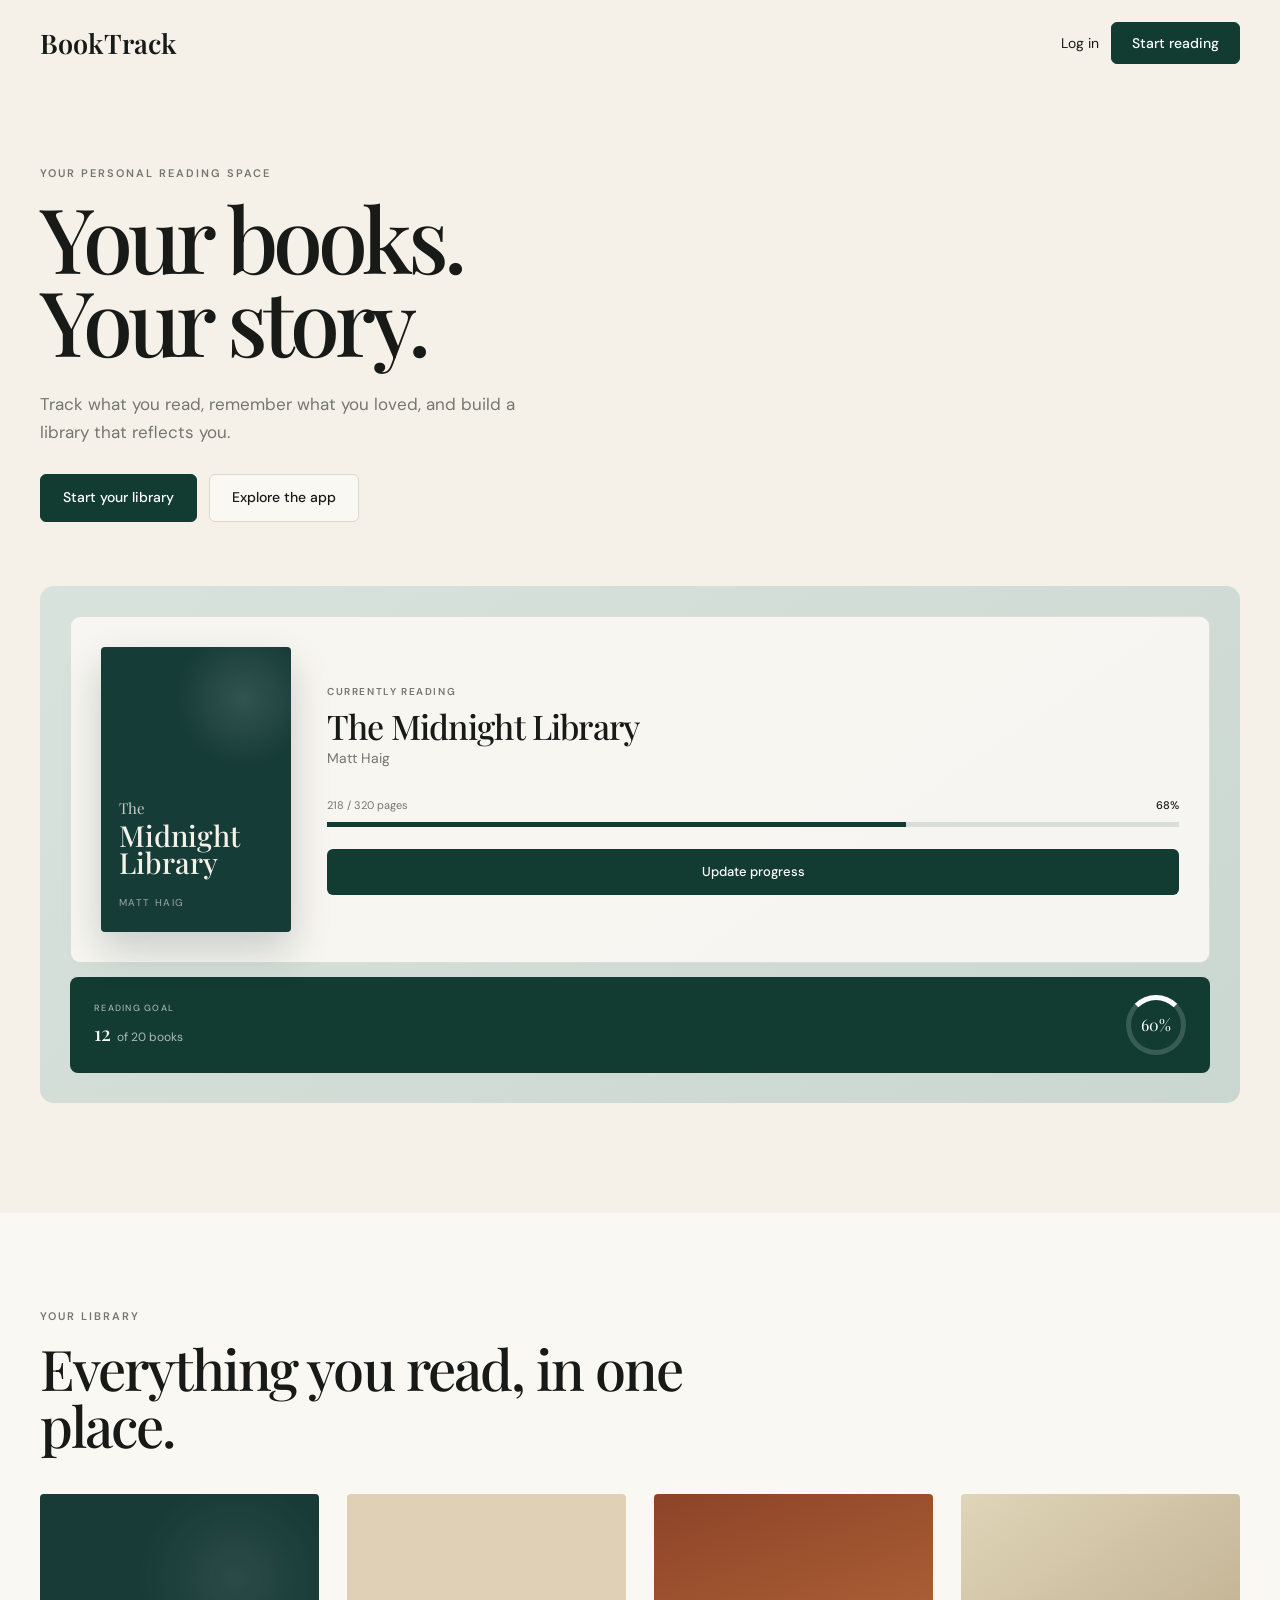
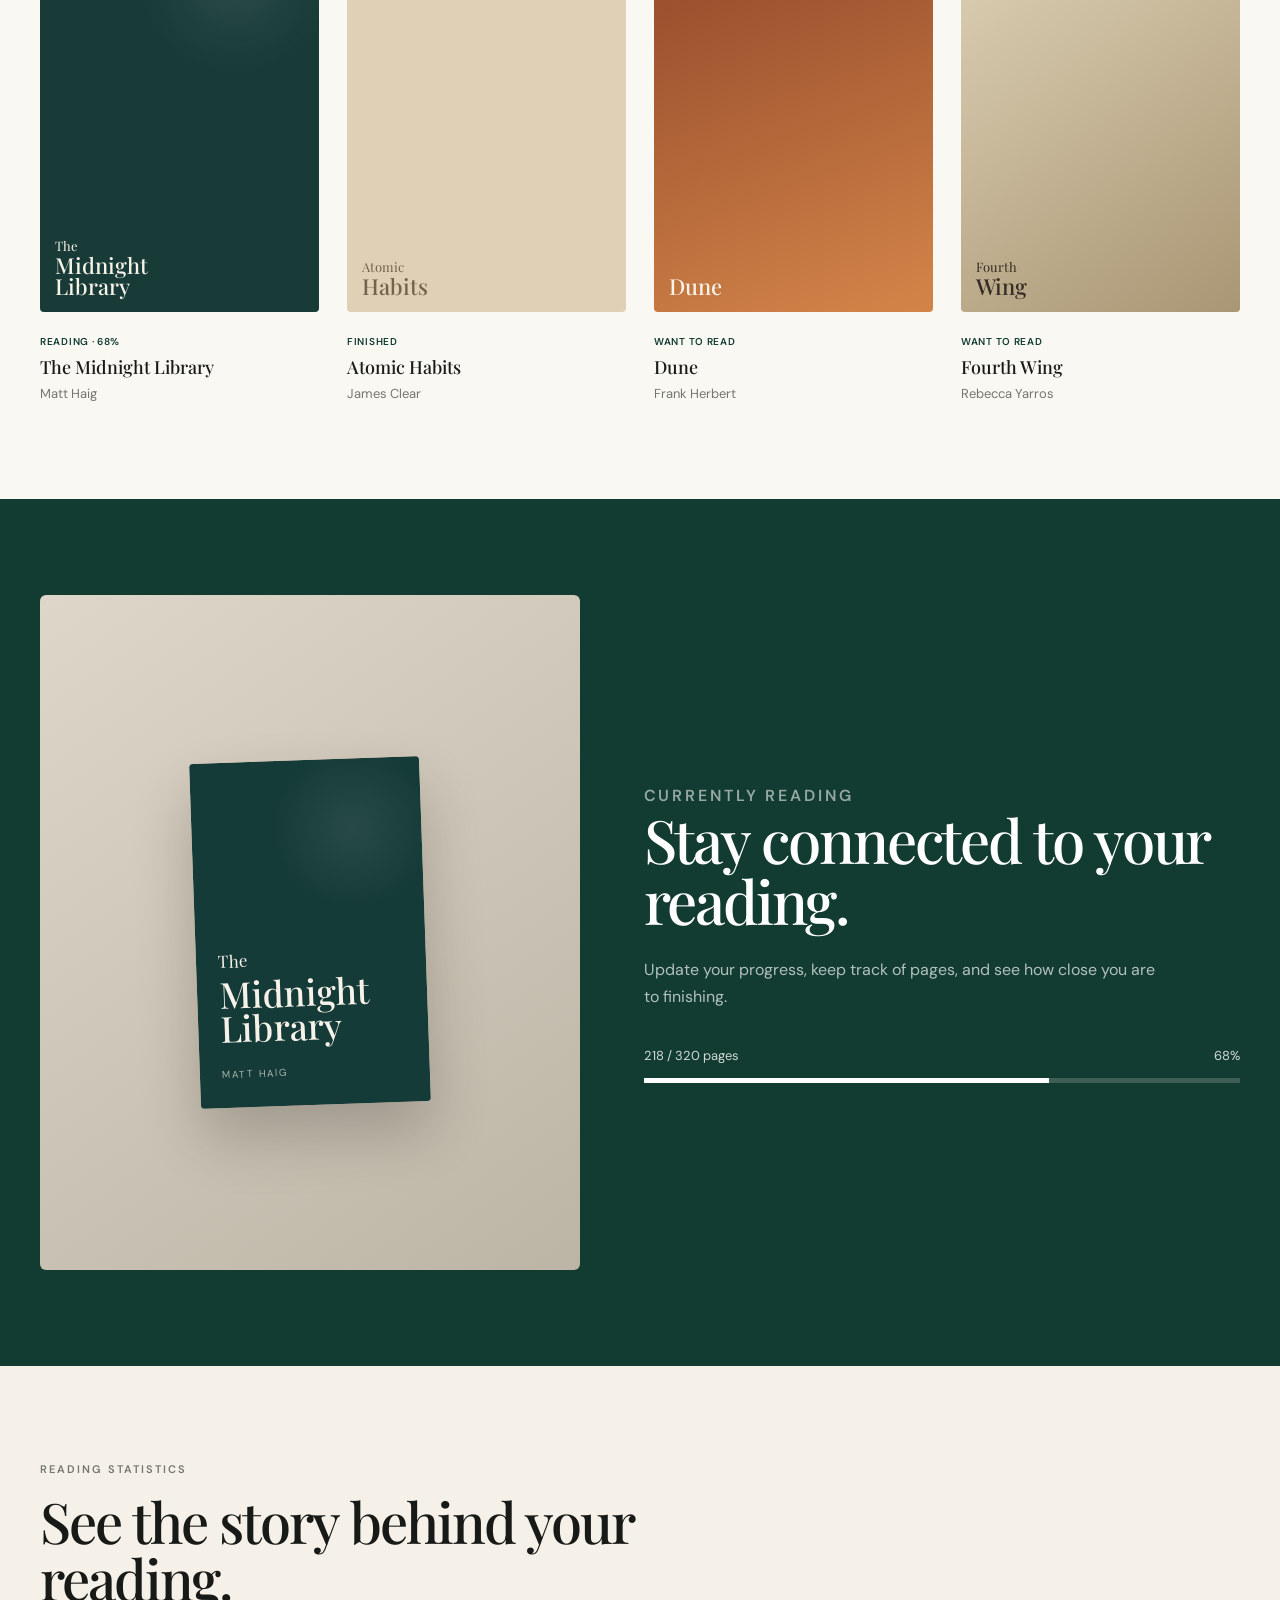
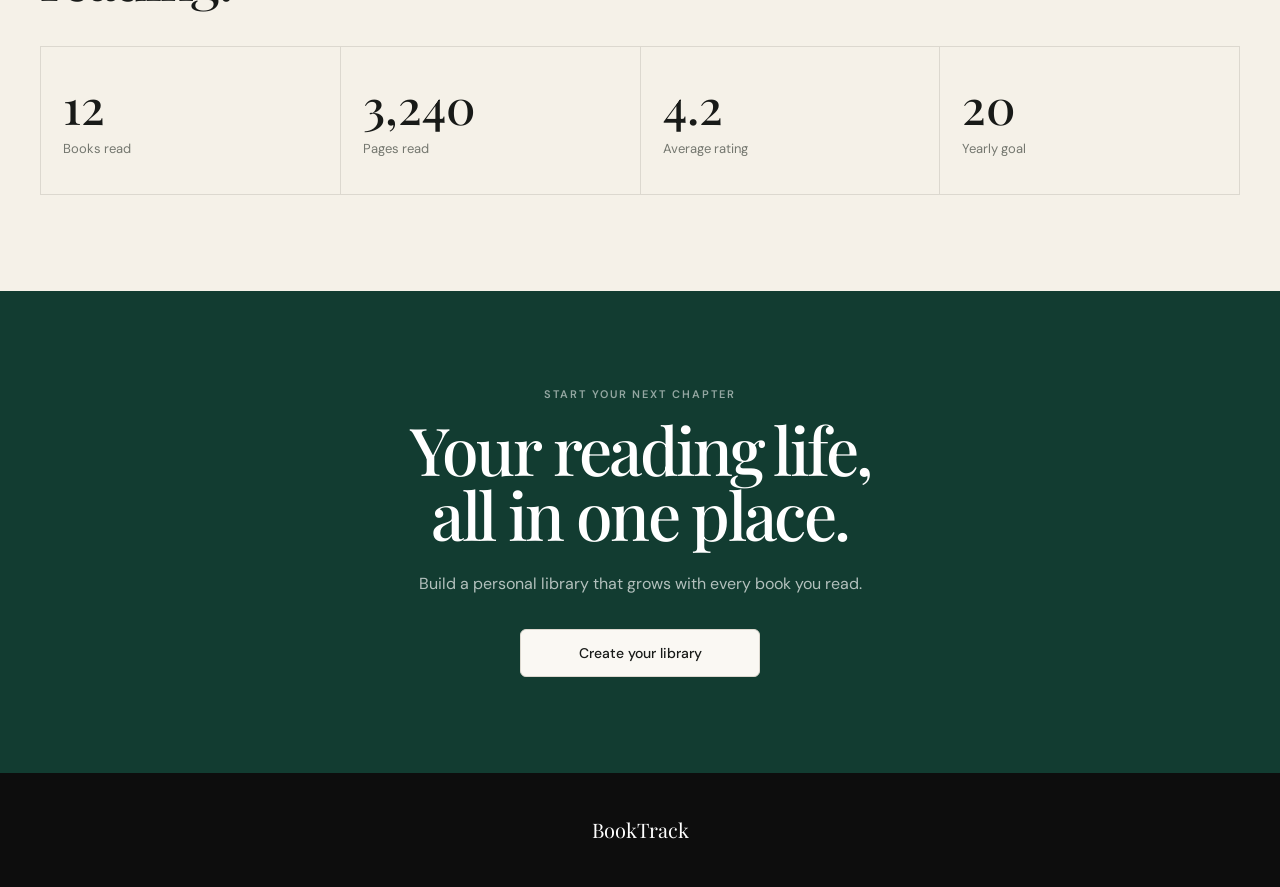
==== index.html @ 13b67d7e "add features" ====
<!doctype html>
<html lang="en">
  <head>
    <meta charset="UTF-8" />
    <meta name="viewport" content="width=device-width, initial-scale=1.0" />

    <title>BookTrack — Your personal reading space</title>

    <link rel="preconnect" href="https://fonts.googleapis.com" />
    <link rel="preconnect" href="https://fonts.gstatic.com" crossorigin />

    <link
      href="https://fonts.googleapis.com/css2?family=DM+Sans:wght@400;500;600&family=Playfair+Display:wght@500;600&display=swap"
      rel="stylesheet"
    />

    <link rel="stylesheet" href="./styles.css" />
  </head>

  <body>
    <header class="header">
      <div class="container header__inner">
        <a href="#" class="logo">BookTrack</a>

        <nav class="nav">
          <a href="#library">Library</a>
          <a href="#reading">Reading</a>
          <a href="#stats">Statistics</a>
        </nav>

        <div class="header__actions">
          <a href="#" class="link">Log in</a>

          <a href="#" class="button button--dark"> Start reading </a>
        </div>
      </div>
    </header>

    <main>
      <section class="hero">
        <div class="container hero__grid">
          <div class="hero__content">
            <p class="eyebrow">Your personal reading space</p>

            <h1>
              Your books.<br />
              Your story.
            </h1>

            <p class="hero__description">
              Track what you read, remember what you loved, and build a library
              that reflects you.
            </p>

            <div class="hero__actions">
              <a href="#" class="button button--dark"> Start your library </a>

              <a href="#library" class="button button--light">
                Explore the app
              </a>
            </div>
          </div>

          <!-- PRODUCT PREVIEW -->
          <div class="hero__visual">
            <div class="hero-book">
              <div class="hero-book__cover">
                <span class="hero-book__cover-small"> The </span>

                <strong>
                  Midnight<br />
                  Library
                </strong>

                <span class="hero-book__cover-author"> Matt Haig </span>
              </div>

              <div class="hero-book__info">
                <span class="hero-book__label"> Currently reading </span>

                <h2>The Midnight Library</h2>

                <p class="hero-book__author">Matt Haig</p>

                <div class="hero-book__progress-info">
                  <span>218 / 320 pages</span>
                  <strong>68%</strong>
                </div>

                <div class="hero-book__progress">
                  <div class="hero-book__progress-value"></div>
                </div>

                <button class="hero-book__button" type="button">
                  Update progress
                </button>
              </div>
            </div>

            <div class="hero-goal">
              <div>
                <span class="hero-goal__label"> Reading goal </span>

                <p>
                  <strong>12</strong>
                  of 20 books
                </p>
              </div>

              <div class="hero-goal__percent">60%</div>
            </div>
          </div>
        </div>
      </section>

      <!-- LIBRARY -->
      <section class="library" id="library">
        <div class="container">
          <div class="section-heading">
            <p class="eyebrow">Your library</p>

            <h2>Everything you read, in one place.</h2>
          </div>

          <div class="book-grid">
            <article class="book">
              <div class="book__cover book__cover--midnight">
                <div class="book__cover-content">
                  <span>The</span>

                  <strong>
                    Midnight<br />
                    Library
                  </strong>
                </div>
              </div>

              <span class="book__status"> Reading · 68% </span>

              <h3>The Midnight Library</h3>

              <p>Matt Haig</p>
            </article>

            <article class="book">
              <div class="book__cover book__cover--atomic">
                <div class="book__cover-content">
                  <span>Atomic</span>

                  <strong> Habits </strong>
                </div>
              </div>

              <span class="book__status"> Finished </span>

              <h3>Atomic Habits</h3>

              <p>James Clear</p>
            </article>

            <article class="book">
              <div class="book__cover book__cover--dune">
                <div class="book__cover-content">
                  <strong> Dune </strong>
                </div>
              </div>

              <span class="book__status"> Want to read </span>

              <h3>Dune</h3>

              <p>Frank Herbert</p>
            </article>

            <article class="book">
              <div class="book__cover book__cover--fourth">
                <div class="book__cover-content">
                  <span>Fourth</span>

                  <strong> Wing </strong>
                </div>
              </div>

              <span class="book__status"> Want to read </span>

              <h3>Fourth Wing</h3>

              <p>Rebecca Yarros</p>
            </article>
          </div>
        </div>
      </section>

      <!-- CURRENTLY READING -->
      <section class="reading" id="reading">
        <div class="container reading__grid">
          <div class="reading__visual">
            <div class="reading-book">
              <span class="reading-book__small"> The </span>

              <strong>
                Midnight<br />
                Library
              </strong>

              <span class="reading-book__author"> Matt Haig </span>
            </div>
          </div>

          <div class="reading__content">
            <p class="eyebrow">Currently reading</p>

            <h2>Stay connected to your reading.</h2>

            <p>
              Update your progress, keep track of pages, and see how close you
              are to finishing.
            </p>

            <div class="progress">
              <div class="progress__top">
                <span> 218 / 320 pages </span>

                <span> 68% </span>
              </div>

              <div class="progress__bar">
                <div class="progress__value"></div>
              </div>
            </div>
          </div>
        </div>
      </section>

      <!-- STATS -->
      <section class="stats" id="stats">
        <div class="container">
          <div class="section-heading">
            <p class="eyebrow">Reading statistics</p>

            <h2>See the story behind your reading.</h2>
          </div>

          <div class="stats__grid">
            <div class="stat">
              <strong>12</strong>
              <span>Books read</span>
            </div>

            <div class="stat">
              <strong>3,240</strong>
              <span>Pages read</span>
            </div>

            <div class="stat">
              <strong>4.2</strong>
              <span>Average rating</span>
            </div>

            <div class="stat">
              <strong>20</strong>
              <span>Yearly goal</span>
            </div>
          </div>
        </div>
      </section>

      <!-- CTA -->
      <section class="cta">
        <div class="container cta__inner">
          <p class="eyebrow">Start your next chapter</p>

          <h2>
            Your reading life,<br />
            all in one place.
          </h2>

          <p>Build a personal library that grows with every book you read.</p>

          <a href="#" class="button button--light"> Create your library </a>
        </div>
      </section>
    </main>

    <footer class="footer">
      <div class="container">
        <span>BookTrack</span>
      </div>
    </footer>

    <script src="./script.js"></script>
  </body>
</html>
---- styles.css ----
/* ========================================
   BOOKTRACK
   Mobile-first styles

   Mobile:  < 768px
   Tablet:  >= 768px
   Desktop: >= 1440px
======================================== */


/* ========================================
   VARIABLES
======================================== */

:root {
    --color-bg: #f5f1e8;
    --color-bg-light: #faf8f3;
    --color-bg-soft: #e6ece7;

    --color-text: #181a18;
    --color-text-muted: #74776f;

    --color-green: #123c31;
    --color-green-dark: #0d2d25;
    --color-green-soft: #dfe8e2;

    --color-white: #ffffff;
    --color-black: #0d0d0d;

    --color-border: #dcd8cf;

    --font-serif: "Playfair Display", Georgia, serif;
    --font-sans: "DM Sans", Arial, sans-serif;

    --container-width: 1280px;

    --radius-sm: 6px;
    --radius-md: 10px;
    --radius-lg: 16px;

    --transition: 180ms ease;
}


/* ========================================
   RESET
======================================== */

*,
*::before,
*::after {
    box-sizing: border-box;
}

html {
    scroll-behavior: smooth;
}

body {
    margin: 0;

    font-family: var(--font-sans);
    font-size: 16px;
    line-height: 1.5;

    color: var(--color-text);
    background: var(--color-bg);

    -webkit-font-smoothing: antialiased;
}

body,
button,
input,
textarea {
    font-family: var(--font-sans);
}

img {
    display: block;
    max-width: 100%;
}

a {
    color: inherit;
    text-decoration: none;
}

button,
input {
    font: inherit;
}

button {
    border: 0;
    cursor: pointer;
}

h1,
h2,
h3,
h4,
p {
    margin-top: 0;
}


/* ========================================
   GLOBAL
======================================== */

.container {
    width: 100%;
    max-width: var(--container-width);

    margin-inline: auto;
    padding-inline: 20px;
}

section {
    padding-block: 72px;
}

.eyebrow {
    margin-bottom: 16px;

    font-size: 11px;
    font-weight: 600;
    line-height: 1.3;

    letter-spacing: 0.18em;
    text-transform: uppercase;

    color: var(--color-text-muted);
}

.section-heading {
    max-width: 680px;
    margin-bottom: 40px;
}

.section-heading h2 {
    margin-bottom: 0;

    font-family: var(--font-serif);
    font-size: clamp(38px, 10vw, 56px);
    font-weight: 500;
    line-height: 1.02;

    letter-spacing: -0.035em;
}


/* ========================================
   BUTTONS
======================================== */

.button {
    display: inline-flex;
    align-items: center;
    justify-content: center;

    width: 100%;
    min-height: 48px;

    padding-inline: 22px;

    border: 1px solid transparent;
    border-radius: var(--radius-sm);

    font-size: 14px;
    font-weight: 500;

    transition:
        background-color var(--transition),
        color var(--transition),
        border-color var(--transition),
        transform var(--transition);
}

.button:hover {
    transform: translateY(-2px);
}

.button--dark {
    color: var(--color-white);
    background: var(--color-green);
    border-color: var(--color-green);
}

.button--dark:hover {
    background: var(--color-green-dark);
    border-color: var(--color-green-dark);
}

.button--light {
    color: var(--color-text);
    background: var(--color-bg-light);
    border-color: var(--color-border);
}

.button--light:hover {
    background: var(--color-white);
}


/* ========================================
   HEADER
======================================== */

.header {
    position: relative;
    z-index: 20;

    padding-block: 18px;
}

.header__inner {
    display: flex;
    align-items: center;
    justify-content: space-between;

    gap: 20px;
}

.logo {
    flex-shrink: 0;

    font-family: var(--font-serif);
    font-size: 24px;
    font-weight: 600;
    line-height: 1;
}

.nav {
    display: none;
}

.header__actions {
    display: flex;
    align-items: center;
    gap: 12px;
}

.header__actions .link {
    display: none;
}

.header__actions .button {
    width: auto;
    min-height: 42px;

    padding-inline: 16px;
}


/* ========================================
   HERO
======================================== */

.hero {
    padding-block: 60px 80px;
}

.hero__grid {
    display: grid;
    grid-template-columns: 1fr;

    gap: 48px;
}

.hero__content {
    max-width: 620px;
}

.hero h1 {
    margin-bottom: 0;

    font-family: var(--font-serif);
    font-size: clamp(52px, 15vw, 74px);
    font-weight: 500;
    line-height: 0.92;

    letter-spacing: -0.055em;
}

.hero__description {
    max-width: 500px;

    margin-block: 28px;

    font-size: 16px;
    line-height: 1.65;

    color: var(--color-text-muted);
}

.hero__actions {
    display: flex;
    flex-direction: column;

    gap: 12px;
}


/* ========================================
   HERO PRODUCT PREVIEW
======================================== */

.hero__visual {
    position: relative;

    min-height: auto;

    padding: 18px;

    overflow: hidden;

    border-radius: 14px;

    background:
        linear-gradient(145deg,
            rgba(18, 60, 49, 0.03),
            rgba(18, 60, 49, 0.1)),
        var(--color-green-soft);
}

.hero-book {
    display: grid;
    gap: 28px;

    padding: 24px;

    border: 1px solid rgba(18, 60, 49, 0.12);
    border-radius: 10px;

    background: rgba(250, 248, 243, 0.92);
}

.hero-book__cover {
    display: flex;
    flex-direction: column;
    justify-content: flex-end;

    width: min(180px, 65%);
    aspect-ratio: 2 / 3;

    margin-inline: auto;

    padding: 22px 18px;

    color: #f5f1e8;

    background:
        radial-gradient(circle at 75% 18%,
            rgba(255, 255, 255, 0.12),
            transparent 25%),
        #163c38;

    border-radius: 4px;

    box-shadow:
        0 18px 40px rgba(14, 42, 34, 0.2);
}

.hero-book__cover-small {
    margin-bottom: 2px;

    font-family: var(--font-serif);
    font-size: 15px;

    opacity: 0.8;
}

.hero-book__cover strong {
    font-family: var(--font-serif);

    font-size: 29px;
    font-weight: 500;
    line-height: 0.95;
}

.hero-book__cover-author {
    margin-top: 18px;

    font-size: 10px;

    letter-spacing: 0.14em;
    text-transform: uppercase;

    opacity: 0.6;
}

.hero-book__label {
    display: block;

    margin-bottom: 10px;

    font-size: 10px;
    font-weight: 600;

    letter-spacing: 0.16em;
    text-transform: uppercase;

    color: var(--color-text-muted);
}

.hero-book__info h2 {
    margin-bottom: 5px;

    font-family: var(--font-serif);

    font-size: 28px;
    font-weight: 500;
    line-height: 1;

    letter-spacing: -0.025em;
}

.hero-book__author {
    margin-bottom: 28px;

    font-size: 14px;

    color: var(--color-text-muted);
}

.hero-book__progress-info {
    display: flex;
    align-items: center;
    justify-content: space-between;

    gap: 16px;

    margin-bottom: 9px;

    font-size: 11px;

    color: var(--color-text-muted);
}

.hero-book__progress-info strong {
    font-weight: 500;

    color: var(--color-text);
}

.hero-book__progress {
    width: 100%;
    height: 5px;

    overflow: hidden;

    background: rgba(18, 60, 49, 0.12);
}

.hero-book__progress-value {
    width: 68%;
    height: 100%;

    background: var(--color-green);
}

.hero-book__button {
    width: 100%;

    margin-top: 22px;

    padding: 13px 18px;

    border-radius: 6px;

    font-size: 13px;
    font-weight: 500;

    color: var(--color-white);
    background: var(--color-green);

    transition:
        background-color var(--transition),
        transform var(--transition);
}

.hero-book__button:hover {
    background: var(--color-green-dark);

    transform: translateY(-1px);
}


/* ========================================
   HERO READING GOAL
======================================== */

.hero-goal {
    display: flex;
    align-items: center;
    justify-content: space-between;

    gap: 20px;

    margin-top: 14px;

    padding: 18px;

    border-radius: 8px;

    color: var(--color-white);
    background: var(--color-green);
}

.hero-goal__label {
    display: block;

    margin-bottom: 3px;

    font-size: 9px;
    font-weight: 500;

    letter-spacing: 0.14em;
    text-transform: uppercase;

    opacity: 0.6;
}

.hero-goal p {
    margin: 0;

    font-size: 12px;

    color: rgba(255, 255, 255, 0.65);
}

.hero-goal p strong {
    margin-right: 3px;

    font-family: var(--font-serif);
    font-size: 20px;
    font-weight: 500;

    color: var(--color-white);
}

.hero-goal__percent {
    display: flex;
    align-items: center;
    justify-content: center;

    width: 60px;
    height: 60px;

    flex-shrink: 0;

    border: 5px solid rgba(255, 255, 255, 0.16);
    border-top-color: var(--color-white);

    border-radius: 50%;

    font-family: var(--font-serif);
    font-size: 16px;
}


/* ========================================
   LIBRARY
======================================== */

.library {
    background: var(--color-bg-light);
}

.book-grid {
    display: grid;
    grid-template-columns: repeat(2, minmax(0, 1fr));

    gap: 32px 18px;
}

.book {
    min-width: 0;
}

.book__cover {
    position: relative;

    aspect-ratio: 2 / 3;

    margin-bottom: 16px;

    overflow: hidden;

    border-radius: 4px;

    background: var(--color-green-soft);

    transition:
        transform var(--transition),
        box-shadow var(--transition);
}

.book:hover .book__cover {
    transform: translateY(-4px);

    box-shadow:
        0 14px 30px rgba(0, 0, 0, 0.08);
}

.book__cover-content {
    display: flex;
    flex-direction: column;
    justify-content: flex-end;

    width: 100%;
    height: 100%;

    padding: 15px;

    color: #f7f3e9;
}

.book__cover-content span {
    font-family: var(--font-serif);
    font-size: 13px;
}

.book__cover-content strong {
    font-family: var(--font-serif);

    font-size: 22px;
    font-weight: 500;
    line-height: 0.95;
}

.book__cover--midnight {
    background:
        radial-gradient(circle at 70% 20%,
            rgba(255, 255, 255, 0.08),
            transparent 25%),
        #183b38;
}

.book__cover--atomic {
    background: #dfd0b6;
}

.book__cover--atomic .book__cover-content {
    color: #73634e;
}

.book__cover--dune {
    background:
        linear-gradient(160deg,
            #8d4328,
            #d38548);
}

.book__cover--fourth {
    background:
        linear-gradient(145deg,
            #e0d5b9,
            #a99674);
}

.book__cover--fourth .book__cover-content {
    color: #352d25;
}

.book__status {
    display: inline-block;

    margin-bottom: 8px;

    font-size: 10px;
    font-weight: 600;

    letter-spacing: 0.07em;
    text-transform: uppercase;

    color: var(--color-green);
}

.book h3 {
    margin-bottom: 5px;

    font-family: var(--font-serif);

    font-size: 17px;
    font-weight: 500;
    line-height: 1.2;
}

.book p {
    margin-bottom: 0;

    font-size: 13px;

    color: var(--color-text-muted);
}


/* ========================================
   CURRENTLY READING
======================================== */

.reading {
    color: var(--color-white);
    background: var(--color-green);
}

.reading__grid {
    display: grid;
    grid-template-columns: 1fr;

    gap: 48px;
}

.reading__visual {
    position: relative;

    display: flex;
    align-items: center;
    justify-content: center;

    aspect-ratio: 4 / 5;

    padding: 40px;

    overflow: hidden;

    border-radius: var(--radius-sm);

    background:
        linear-gradient(145deg,
            #ded6c8,
            #bcb4a5);
}

.reading-book {
    display: flex;
    flex-direction: column;
    justify-content: flex-end;

    width: min(230px, 75%);
    aspect-ratio: 2 / 3;

    padding: 26px 22px;

    color: #f6f2e9;
    background:
        radial-gradient(circle at 70% 20%,
            rgba(255, 255, 255, 0.08),
            transparent 25%),
        #153b38;

    border-radius: 4px;

    box-shadow:
        0 30px 60px rgba(0, 0, 0, 0.2);

    transform: rotate(-2deg);
}

.reading-book__small {
    font-family: var(--font-serif);
    font-size: 17px;
}

.reading-book strong {
    margin-top: 2px;

    font-family: var(--font-serif);

    font-size: 36px;
    font-weight: 500;
    line-height: 0.95;
}

.reading-book__author {
    margin-top: 22px;

    font-size: 10px;

    letter-spacing: 0.15em;
    text-transform: uppercase;

    opacity: 0.65;
}

.reading__content {
    align-self: center;
}

.reading .eyebrow {
    color: rgba(255, 255, 255, 0.55);
}

.reading h2 {
    margin-bottom: 24px;

    font-family: var(--font-serif);

    font-size: clamp(42px, 11vw, 60px);
    font-weight: 500;
    line-height: 1.02;

    letter-spacing: -0.035em;
}

.reading__content>p {
    max-width: 520px;

    margin-bottom: 0;

    font-size: 16px;
    line-height: 1.7;

    color: rgba(255, 255, 255, 0.68);
}


/* ========================================
   PROGRESS
======================================== */

.progress {
    margin-top: 36px;
}

.progress__top {
    display: flex;
    align-items: center;
    justify-content: space-between;

    gap: 20px;

    margin-bottom: 12px;

    font-size: 13px;

    color: rgba(255, 255, 255, 0.8);
}

.progress__bar {
    width: 100%;
    height: 5px;

    overflow: hidden;

    background: rgba(255, 255, 255, 0.18);
}

.progress__value {
    width: 68%;
    height: 100%;

    background: var(--color-white);
}


/* ========================================
   STATS
======================================== */

.stats {
    background: var(--color-bg);
}

.stats__grid {
    display: grid;
    grid-template-columns: repeat(2, minmax(0, 1fr));

    border-top: 1px solid var(--color-border);
    border-left: 1px solid var(--color-border);
}

.stat {
    min-width: 0;

    padding: 28px 18px;

    border-right: 1px solid var(--color-border);
    border-bottom: 1px solid var(--color-border);
}

.stat strong {
    display: block;

    margin-bottom: 7px;

    font-family: var(--font-serif);

    font-size: clamp(34px, 10vw, 48px);
    font-weight: 500;
    line-height: 1;
}

.stat span {
    font-size: 13px;
    line-height: 1.4;

    color: var(--color-text-muted);
}


/* ========================================
   CTA
======================================== */

.cta {
    color: var(--color-white);
    background: var(--color-green);
}

.cta__inner {
    max-width: 760px;

    text-align: center;
}

.cta .eyebrow {
    color: rgba(255, 255, 255, 0.55);
}

.cta h2 {
    margin-bottom: 24px;

    font-family: var(--font-serif);

    font-size: clamp(44px, 12vw, 66px);
    font-weight: 500;
    line-height: 0.98;

    letter-spacing: -0.04em;
}

.cta p:not(.eyebrow) {
    max-width: 520px;

    margin: 0 auto 32px;

    font-size: 16px;
    line-height: 1.65;

    color: rgba(255, 255, 255, 0.68);
}

.cta .button {
    max-width: 240px;
}


/* ========================================
   FOOTER
======================================== */

.footer {
    padding-block: 36px;

    color: rgba(255, 255, 255, 0.7);
    background: var(--color-black);
}

.footer .container {
    display: flex;
    align-items: center;
    justify-content: center;
}

.footer span {
    font-family: var(--font-serif);
    font-size: 20px;

    color: var(--color-white);
}


/* ========================================
   TABLET
   768px+
======================================== */

@media (min-width: 768px) {
    /* Global */

    .container {
        padding-inline: 40px;
    }

    section {
        padding-block: 96px;
    }


    /* Header */

    .header {
        padding-block: 22px;
    }

    .logo {
        font-size: 27px;
    }

    .header__actions .link {
        display: inline-block;

        font-size: 14px;
    }

    .header__actions .button {
        padding-inline: 20px;
    }


    /* Hero */

    .hero {
        padding-block: 80px 110px;
    }

    .hero__grid {
        gap: 64px;
    }

    .hero h1 {
        font-size: clamp(68px, 10vw, 90px);
    }

    .hero__description {
        font-size: 17px;
    }

    .hero__actions {
        flex-direction: row;
    }

    .hero__actions .button {
        width: auto;
    }


    /* Hero preview */

    .hero__visual {
        padding: 30px;
    }

    .hero-book {
        grid-template-columns: 190px minmax(0, 1fr);
        align-items: center;

        gap: 36px;

        padding: 30px;
    }

    .hero-book__cover {
        width: 100%;
    }

    .hero-book__info h2 {
        font-size: 34px;
    }

    .hero-goal {
        padding-inline: 24px;
    }


    /* Library */

    .book-grid {
        grid-template-columns: repeat(4, minmax(0, 1fr));

        gap: 28px;
    }

    .book h3 {
        font-size: 18px;
    }


    /* Reading */

    .reading__grid {
        grid-template-columns:
            minmax(0, 0.95fr) minmax(0, 1.05fr);

        gap: 64px;

        align-items: center;
    }

    .reading__visual {
        aspect-ratio: 4 / 5;
    }


    /* Stats */

    .stats__grid {
        grid-template-columns: repeat(4, minmax(0, 1fr));
    }

    .stat {
        padding: 34px 22px;
    }


    /* CTA */

    .cta__inner {
        margin-inline: auto;
    }


    /* Footer */

    .footer {
        padding-block: 42px;
    }
}


/* ========================================
   DESKTOP
   1440px+
======================================== */

@media (min-width: 1440px) {
    /* Global */

    .container {
        padding-inline: 0;
    }

    section {
        padding-block: 120px;
    }

    .section-heading {
        margin-bottom: 56px;
    }

    .section-heading h2 {
        font-size: 68px;
    }


    /* Header */

    .header {
        padding-block: 28px;
    }

    .logo {
        font-size: 30px;
    }

    .nav {
        display: flex;
        align-items: center;

        gap: 36px;
    }

    .nav a {
        position: relative;

        font-size: 14px;

        color: var(--color-text-muted);

        transition: color var(--transition);
    }

    .nav a::after {
        content: "";

        position: absolute;
        left: 0;
        bottom: -6px;

        width: 100%;
        height: 1px;

        background: var(--color-green);

        transform: scaleX(0);
        transform-origin: right;

        transition: transform var(--transition);
    }

    .nav a:hover {
        color: var(--color-text);
    }

    .nav a:hover::after {
        transform: scaleX(1);
        transform-origin: left;
    }


    /* Hero */

    .hero {
        padding-block: 100px 140px;
    }

    .hero__grid {
        grid-template-columns:
            minmax(0, 0.85fr) minmax(0, 1.15fr);

        gap: 100px;

        align-items: center;
    }

    .hero h1 {
        font-size: 104px;
    }

    .hero__description {
        margin-block: 34px;

        font-size: 18px;
    }


    /* Hero preview */

    .hero__visual {
        padding: 42px;
    }

    .hero-book {
        grid-template-columns:
            220px minmax(0, 1fr);

        gap: 48px;

        padding: 38px;
    }

    .hero-book__info h2 {
        font-size: 40px;
    }

    .hero-book__cover strong {
        font-size: 34px;
    }

    .hero-goal {
        width: 65%;

        margin-left: auto;
    }


    /* Library */

    .book-grid {
        gap: 36px;
    }

    .book__cover {
        margin-bottom: 20px;
    }

    .book h3 {
        font-size: 20px;
    }

    .book p {
        font-size: 14px;
    }

    .book__cover-content {
        padding: 24px;
    }

    .book__cover-content strong {
        font-size: 30px;
    }


    /* Reading */

    .reading__grid {
        grid-template-columns:
            minmax(0, 1fr) minmax(0, 0.9fr);

        gap: 110px;
    }

    .reading__visual {
        max-height: 680px;
    }

    .reading-book {
        width: min(280px, 70%);

        padding: 32px 26px;
    }

    .reading-book strong {
        font-size: 44px;
    }

    .reading h2 {
        font-size: 72px;
    }

    .reading__content>p {
        font-size: 17px;
    }

    .progress {
        margin-top: 44px;
    }


    /* Stats */

    .stat {
        padding: 44px 30px;
    }

    .stat strong {
        font-size: 54px;
    }

    .stat span {
        font-size: 14px;
    }


    /* CTA */

    .cta h2 {
        font-size: 78px;
    }

    .cta p:not(.eyebrow) {
        font-size: 17px;
    }


    /* Footer */

    .footer {
        padding-block: 48px;
    }
}
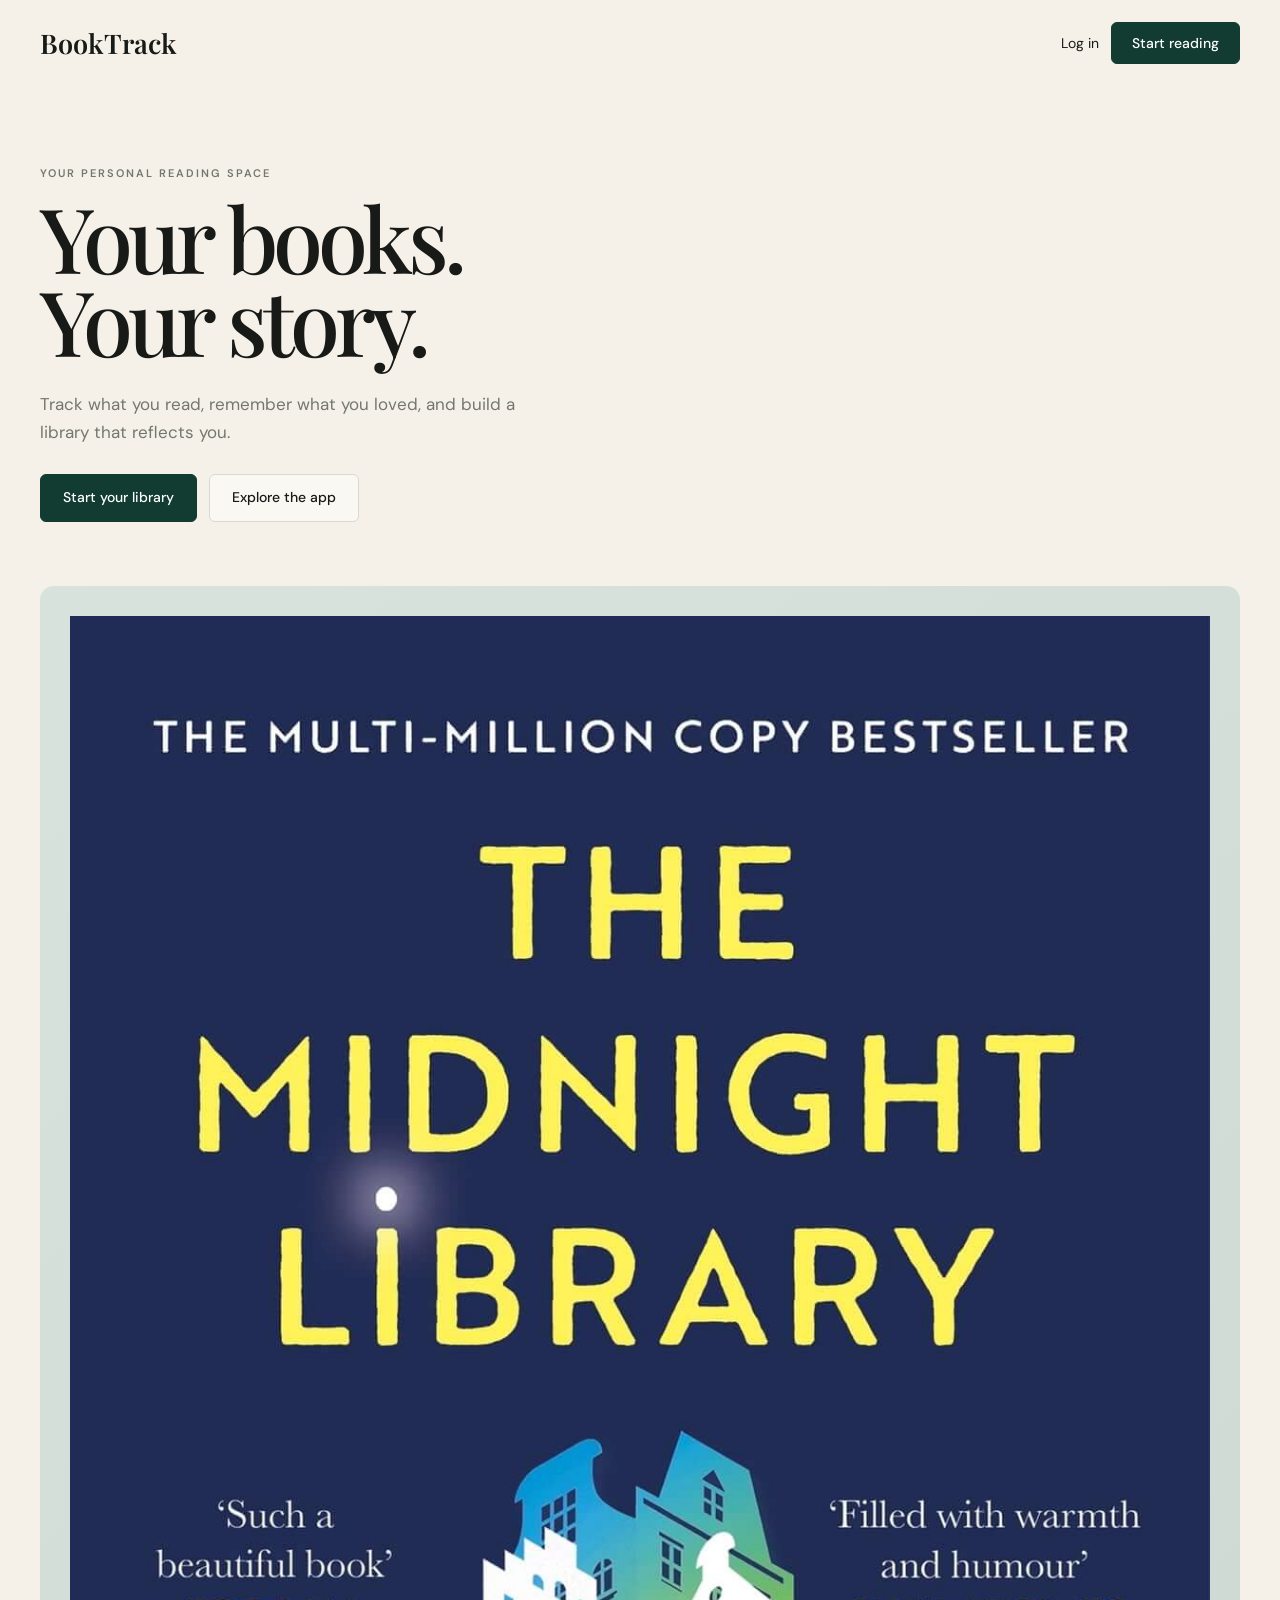
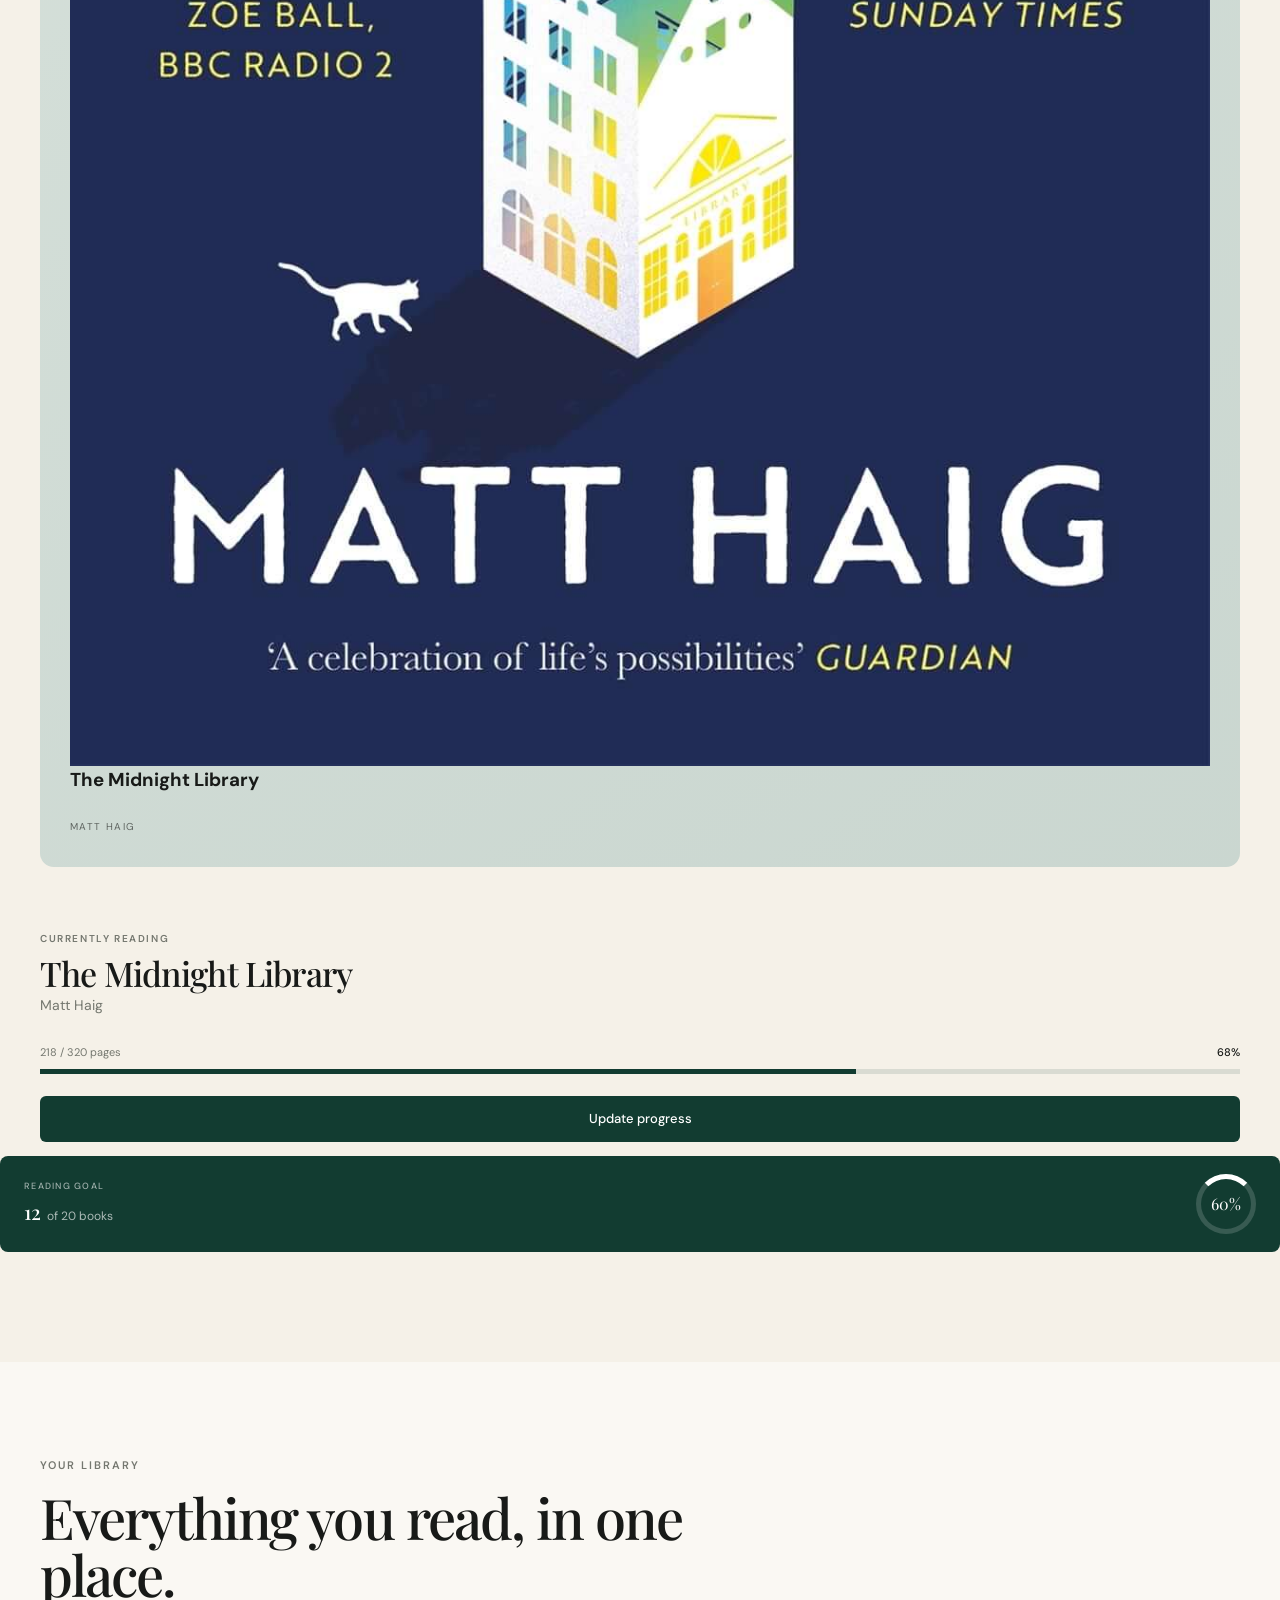
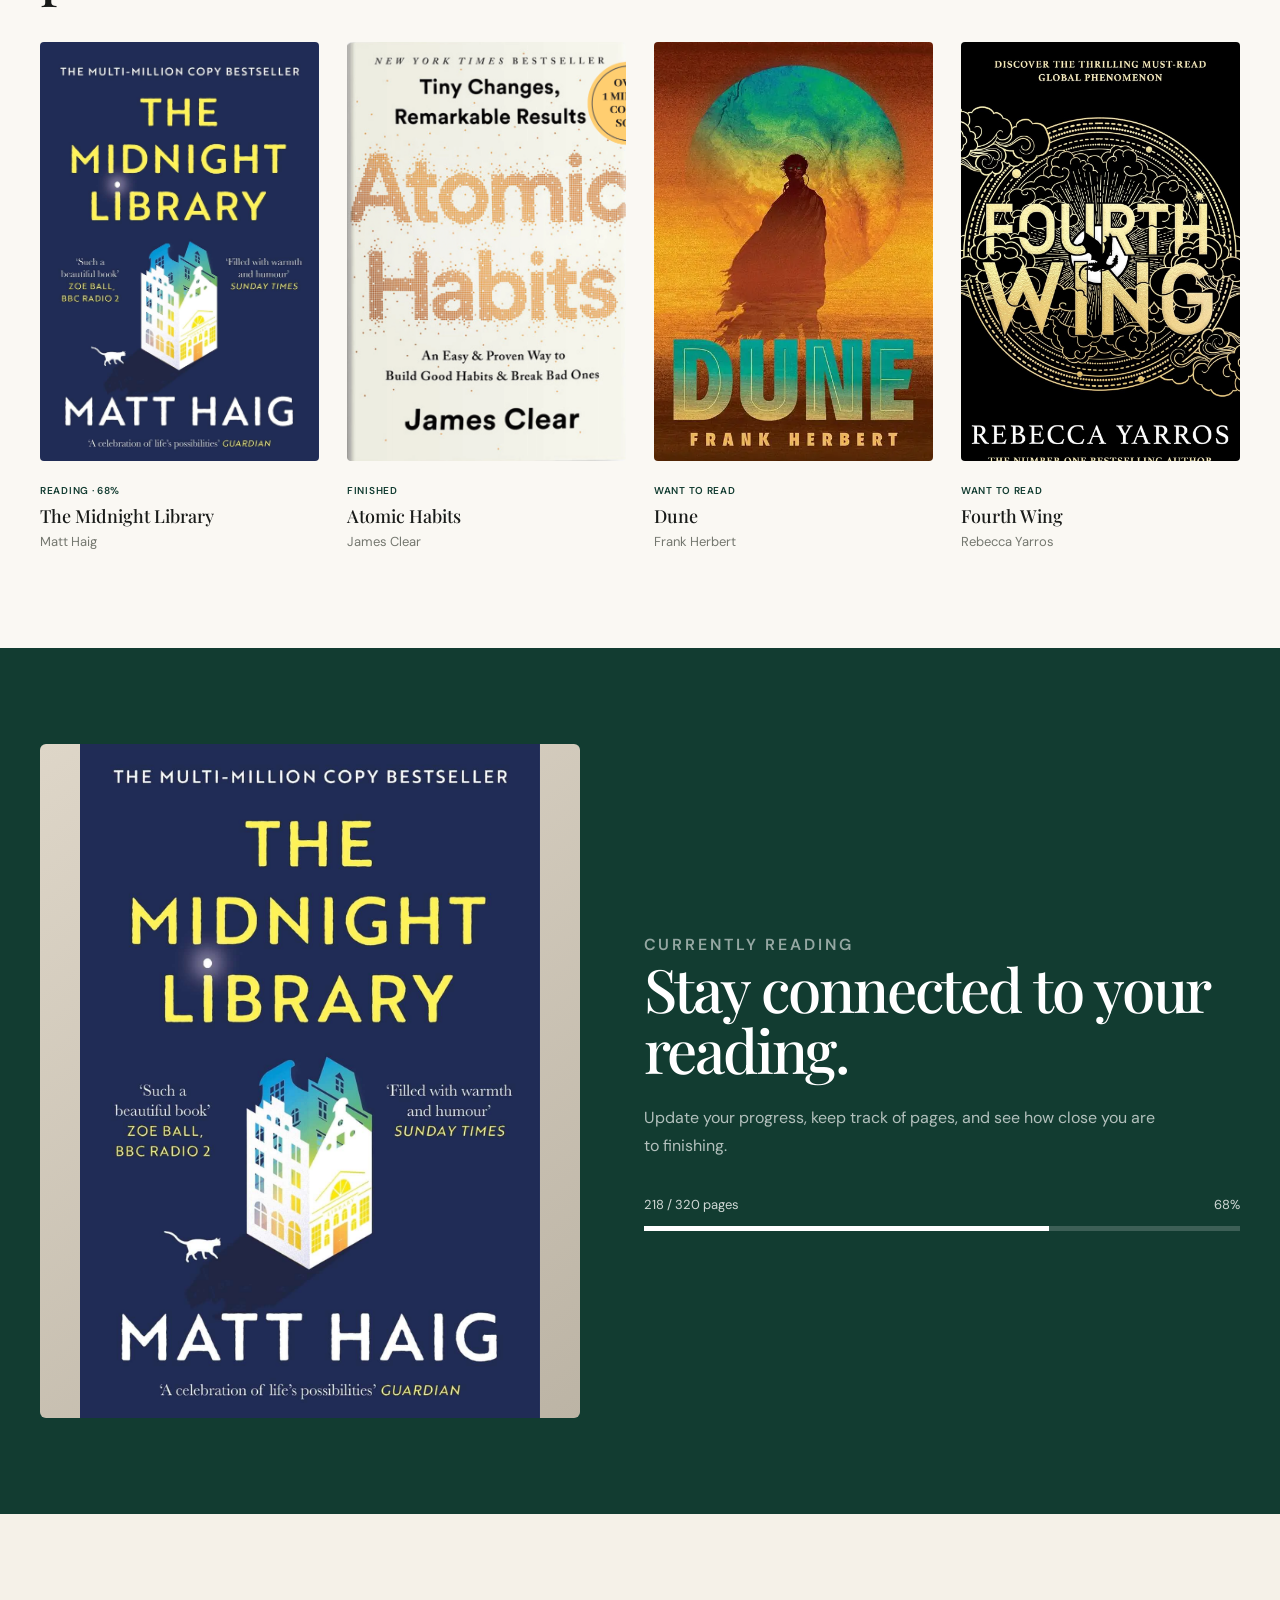
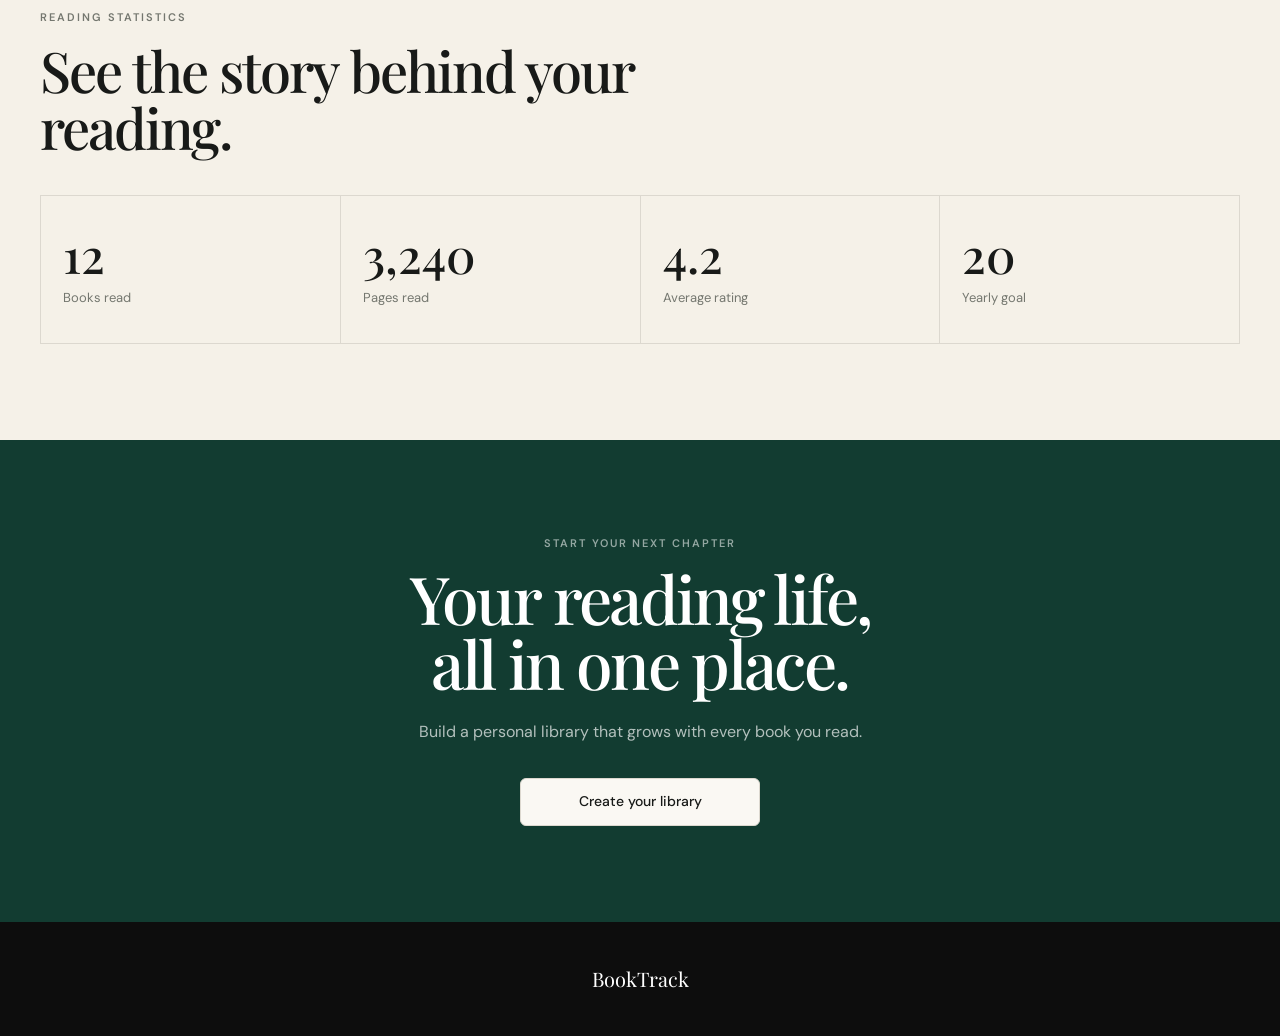
==== commit a5f2e834: "add images" ====
--- a/index.html
+++ b/index.html
@@ -60,18 +60,10 @@
               </a>
             </div>
           </div>
-
-          <!-- PRODUCT PREVIEW -->
           <div class="hero__visual">
-            <div class="hero-book">
-              <div class="hero-book__cover">
-                <span class="hero-book__cover-small"> The </span>
-
-                <strong>
-                  Midnight<br />
-                  Library
-                </strong>
-
+            <img src="./assets/images/Matt-Haig.jpg"
+            alt="The Midnight Library" />
+                <h3>  The Midnight Library</h3>
                 <span class="hero-book__cover-author"> Matt Haig </span>
               </div>
 
@@ -113,7 +105,6 @@
         </div>
       </section>
 
-      <!-- LIBRARY -->
       <section class="library" id="library">
         <div class="container">
           <div class="section-heading">
@@ -125,14 +116,8 @@
           <div class="book-grid">
             <article class="book">
               <div class="book__cover book__cover--midnight">
-                <div class="book__cover-content">
-                  <span>The</span>
-
-                  <strong>
-                    Midnight<br />
-                    Library
-                  </strong>
-                </div>
+                <img src="./assets/images/Matt-Haig.jpg"
+            alt="The Midnight Library" />
               </div>
 
               <span class="book__status"> Reading · 68% </span>
@@ -144,11 +129,8 @@
 
             <article class="book">
               <div class="book__cover book__cover--atomic">
-                <div class="book__cover-content">
-                  <span>Atomic</span>
-
-                  <strong> Habits </strong>
-                </div>
+                <img src="./assets/images/James-Clear.png"
+            alt="The Midnight Library" />
               </div>
 
               <span class="book__status"> Finished </span>
@@ -160,9 +142,8 @@
 
             <article class="book">
               <div class="book__cover book__cover--dune">
-                <div class="book__cover-content">
-                  <strong> Dune </strong>
-                </div>
+                <img src="./assets/images/Frank-Herbet.webp"
+            alt="The Midnight Library" />
               </div>
 
               <span class="book__status"> Want to read </span>
@@ -174,11 +155,8 @@
 
             <article class="book">
               <div class="book__cover book__cover--fourth">
-                <div class="book__cover-content">
-                  <span>Fourth</span>
-
-                  <strong> Wing </strong>
-                </div>
+                <img src="./assets/images/Rebecca-Yarros.jpg"
+            alt="The Midnight Library" />
               </div>
 
               <span class="book__status"> Want to read </span>
@@ -191,20 +169,11 @@
         </div>
       </section>
 
-      <!-- CURRENTLY READING -->
       <section class="reading" id="reading">
         <div class="container reading__grid">
           <div class="reading__visual">
-            <div class="reading-book">
-              <span class="reading-book__small"> The </span>
-
-              <strong>
-                Midnight<br />
-                Library
-              </strong>
-
-              <span class="reading-book__author"> Matt Haig </span>
-            </div>
+            <img src="./assets/images/Matt-Haig.jpg"
+            alt="The Midnight Library" />
           </div>
 
           <div class="reading__content">
@@ -232,7 +201,6 @@
         </div>
       </section>
 
-      <!-- STATS -->
       <section class="stats" id="stats">
         <div class="container">
           <div class="section-heading">
@@ -264,8 +232,6 @@
           </div>
         </div>
       </section>
-
-      <!-- CTA -->
       <section class="cta">
         <div class="container cta__inner">
           <p class="eyebrow">Start your next chapter</p>
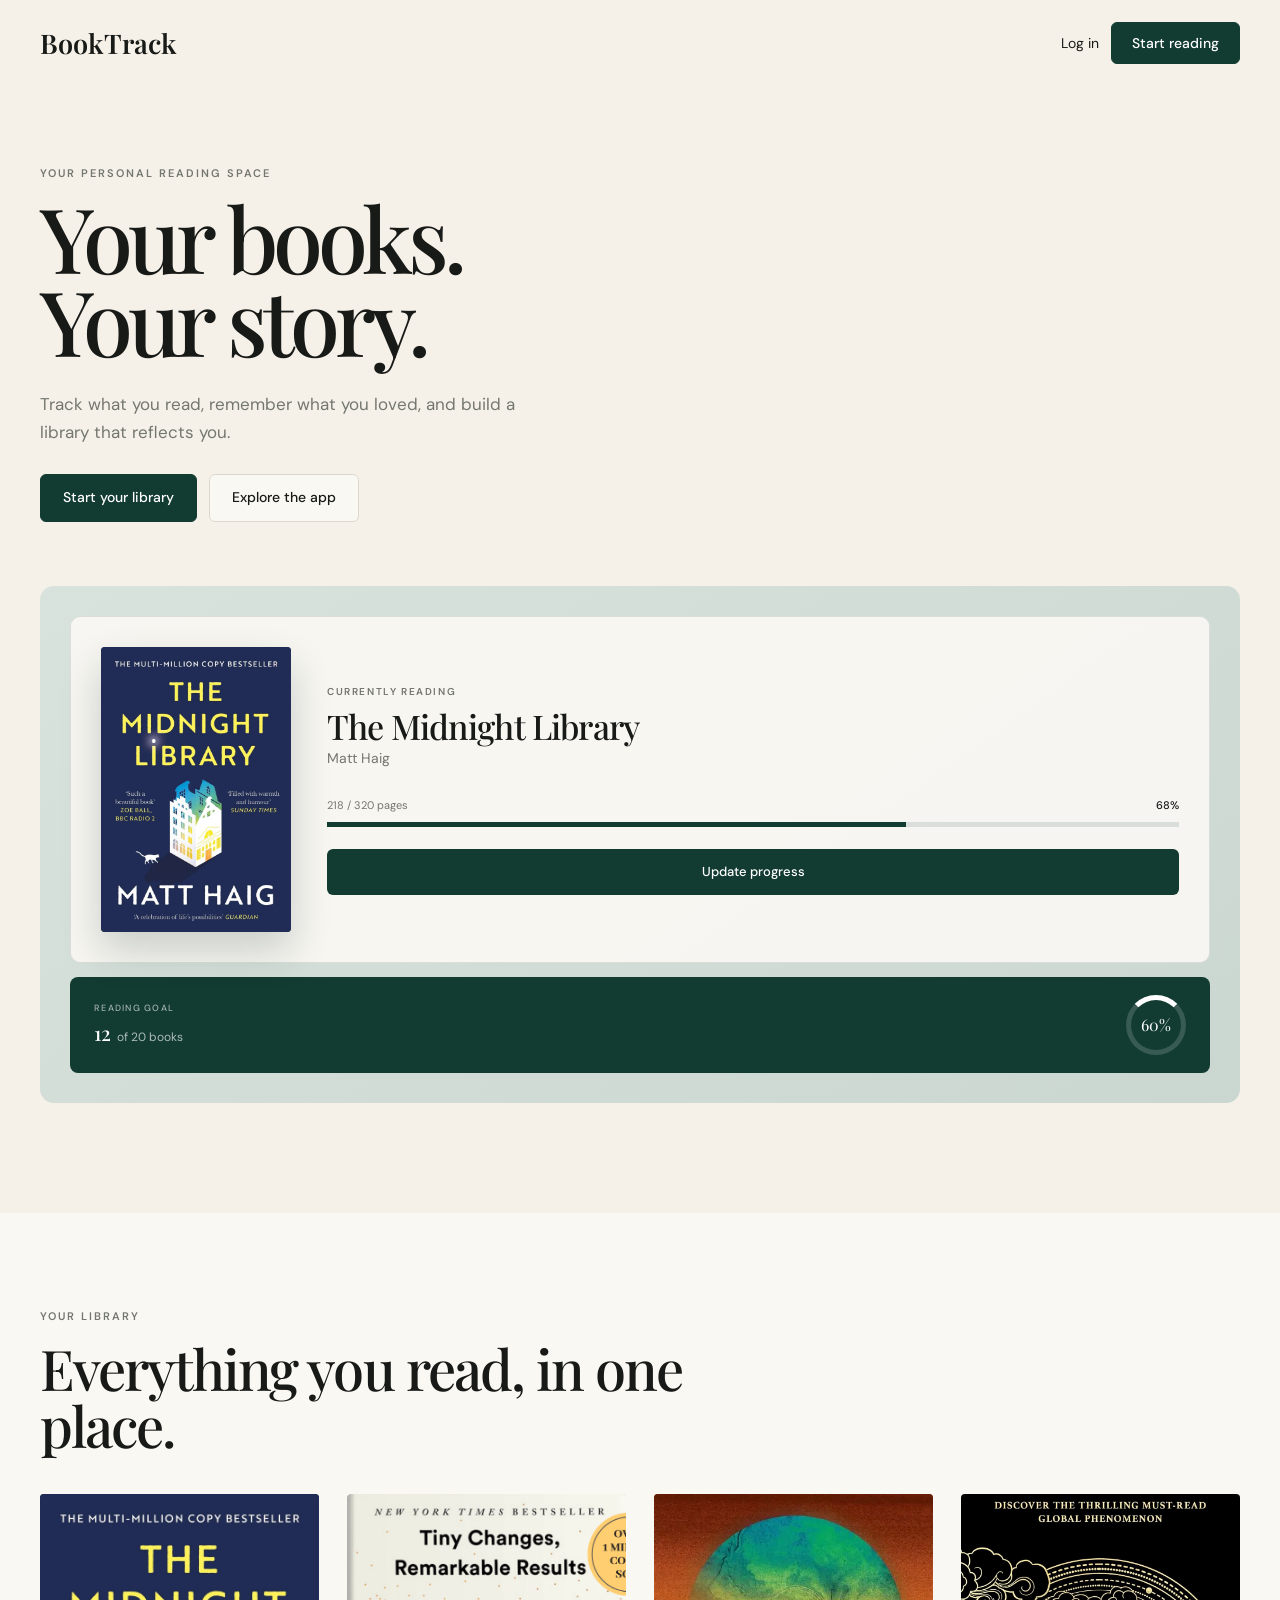
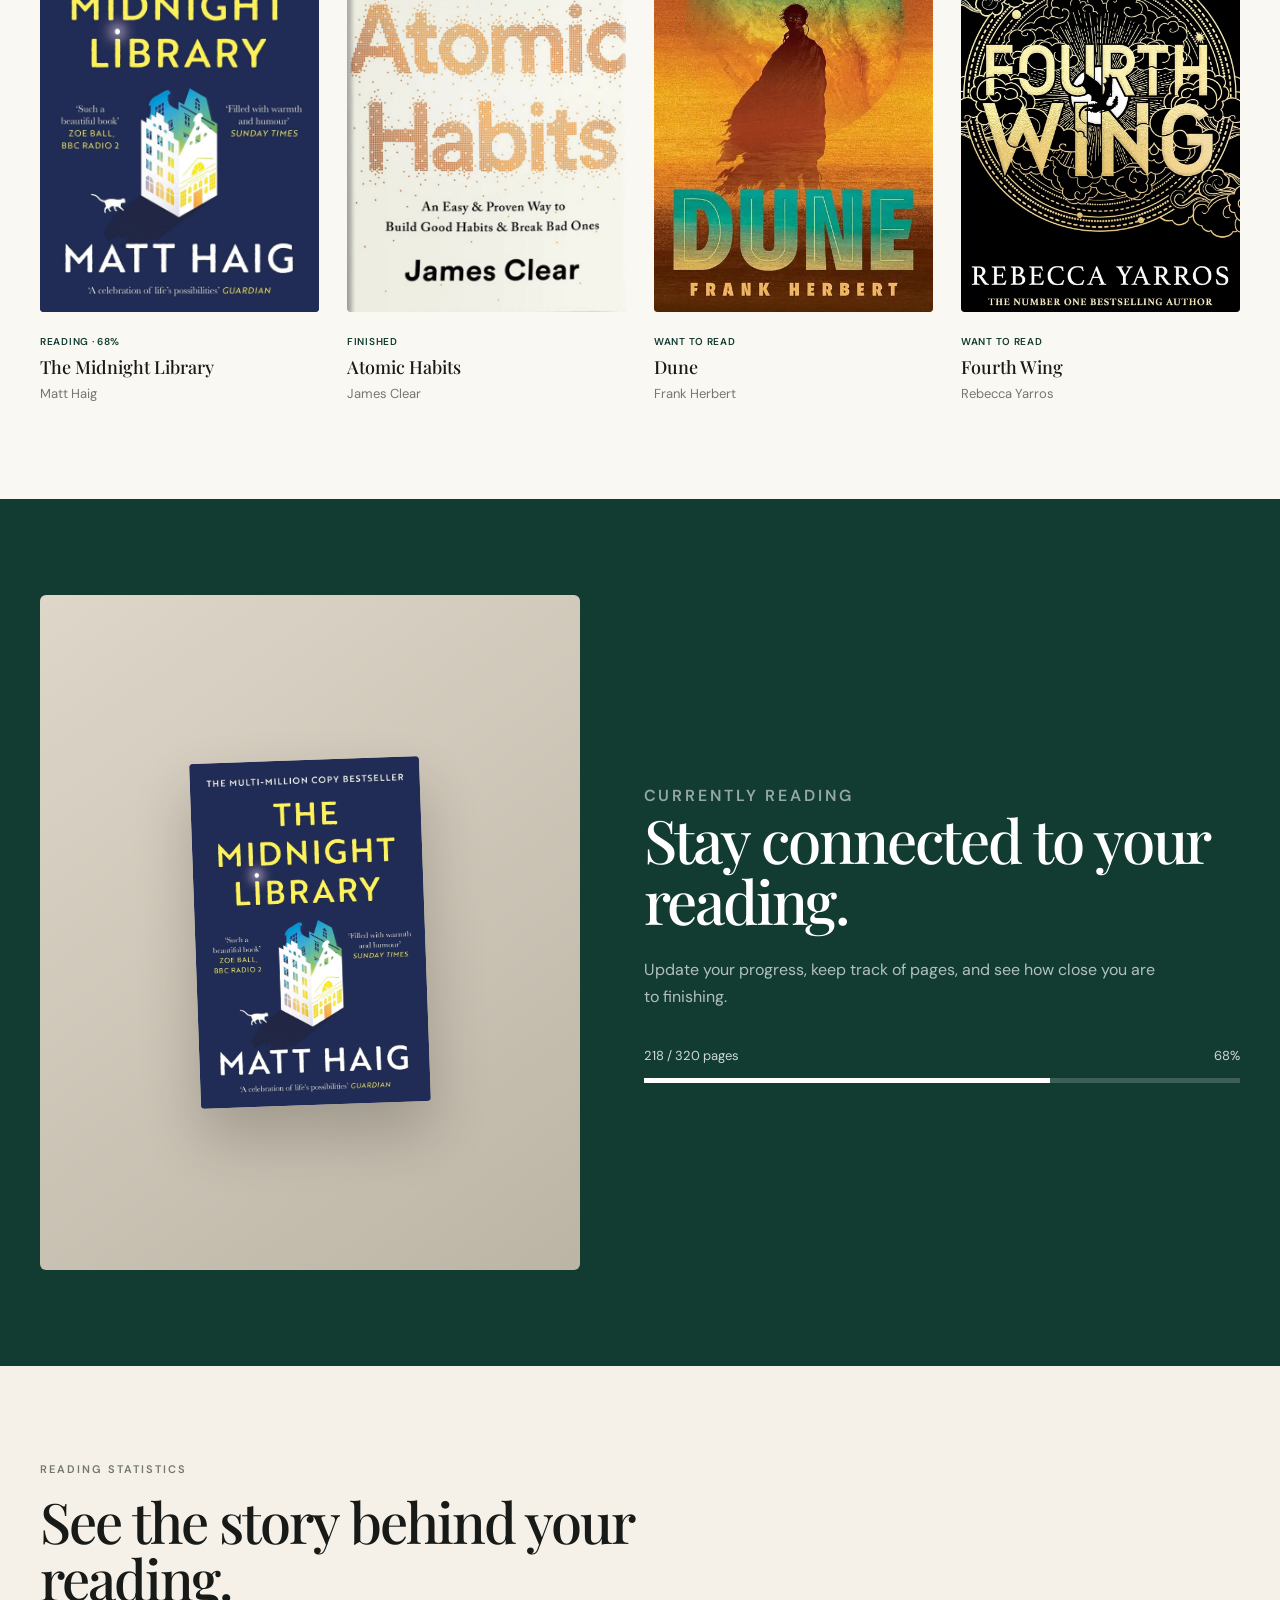
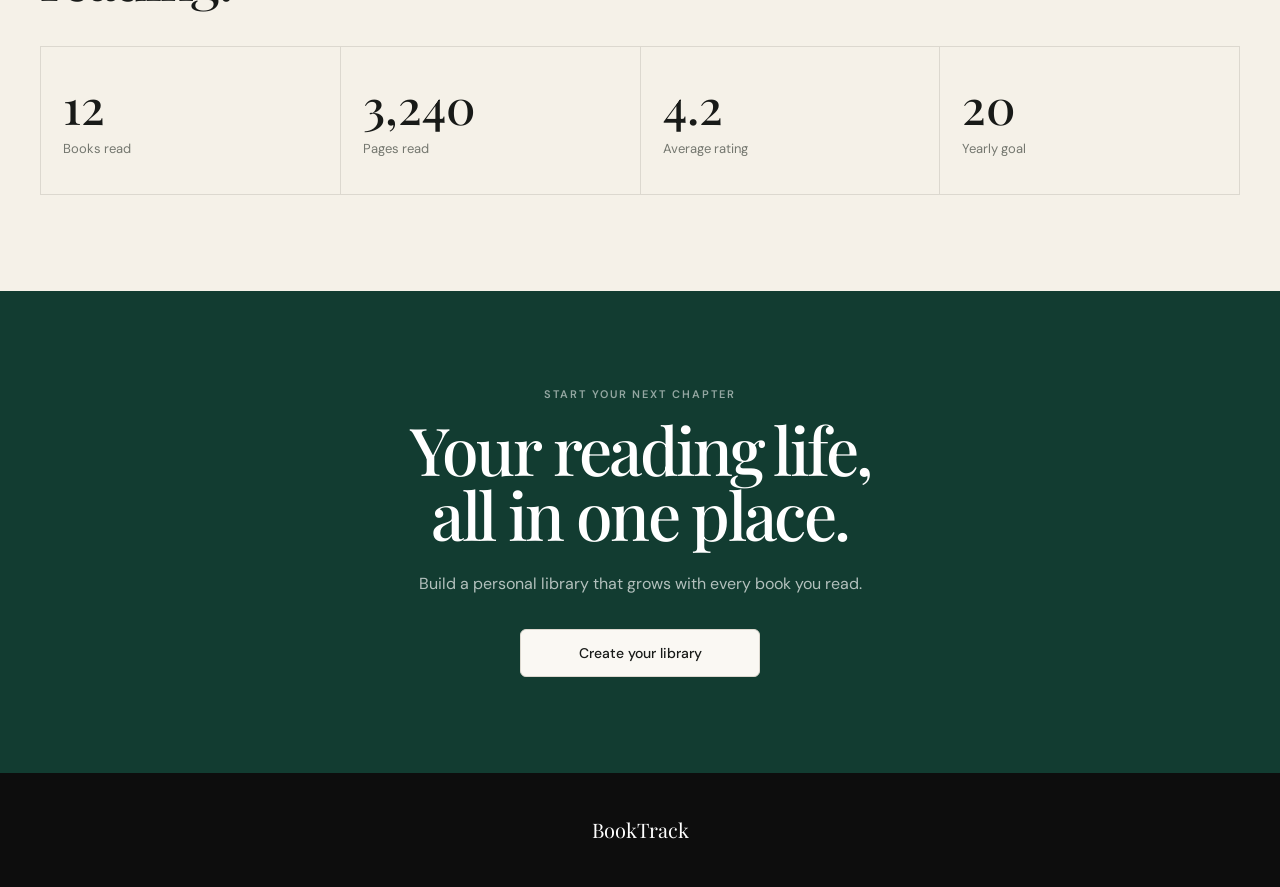
==== commit df1b522b: "add new page" ====
--- a/index.html
+++ b/index.html
@@ -14,7 +14,7 @@
       rel="stylesheet"
     />
 
-    <link rel="stylesheet" href="./styles.css" />
+    <link rel="stylesheet" href="./css/styles.css" />
   </head>
 
   <body>
@@ -31,7 +31,9 @@
         <div class="header__actions">
           <a href="#" class="link">Log in</a>
 
-          <a href="#" class="button button--dark"> Start reading </a>
+          <a href="dashboard.html" class="button button--dark">
+            Start reading
+          </a>
         </div>
       </div>
     </header>
@@ -61,10 +63,12 @@
             </div>
           </div>
           <div class="hero__visual">
-            <img src="./assets/images/Matt-Haig.jpg"
-            alt="The Midnight Library" />
-                <h3>  The Midnight Library</h3>
-                <span class="hero-book__cover-author"> Matt Haig </span>
+            <div class="hero-book">
+              <div class="hero-book__cover">
+                <img
+                  src="./assets/images/Matt-Haig.jpg"
+                  alt="The Midnight Library cover"
+                />
               </div>
 
               <div class="hero-book__info">
@@ -116,8 +120,10 @@
           <div class="book-grid">
             <article class="book">
               <div class="book__cover book__cover--midnight">
-                <img src="./assets/images/Matt-Haig.jpg"
-            alt="The Midnight Library" />
+                <img
+                  src="./assets/images/Matt-Haig.jpg"
+                  alt="The Midnight Library cover"
+                />
               </div>
 
               <span class="book__status"> Reading · 68% </span>
@@ -129,8 +135,10 @@
 
             <article class="book">
               <div class="book__cover book__cover--atomic">
-                <img src="./assets/images/James-Clear.png"
-            alt="The Midnight Library" />
+                <img
+                  src="./assets/images/James-Clear.png"
+                  alt="Atomic Habits cover"
+                />
               </div>
 
               <span class="book__status"> Finished </span>
@@ -142,8 +150,7 @@
 
             <article class="book">
               <div class="book__cover book__cover--dune">
-                <img src="./assets/images/Frank-Herbet.webp"
-            alt="The Midnight Library" />
+                <img src="./assets/images/Frank-Herbet.webp" alt="Dune cover" />
               </div>
 
               <span class="book__status"> Want to read </span>
@@ -155,8 +162,10 @@
 
             <article class="book">
               <div class="book__cover book__cover--fourth">
-                <img src="./assets/images/Rebecca-Yarros.jpg"
-            alt="The Midnight Library" />
+                <img
+                  src="./assets/images/Rebecca-Yarros.jpg"
+                  alt="Fourth Wing cover"
+                />
               </div>
 
               <span class="book__status"> Want to read </span>
@@ -172,8 +181,10 @@
       <section class="reading" id="reading">
         <div class="container reading__grid">
           <div class="reading__visual">
-            <img src="./assets/images/Matt-Haig.jpg"
-            alt="The Midnight Library" />
+            <img
+              src="./assets/images/Matt-Haig.jpg"
+              alt="The Midnight Library cover"
+            />
           </div>
 
           <div class="reading__content">
--- a/css/styles.css
+++ b/css/styles.css
@@ -0,0 +1,1491 @@
+/* ========================================
+   BOOKTRACK
+   Mobile-first styles
+
+   Mobile:  < 768px
+   Tablet:  >= 768px
+   Desktop: >= 1440px
+======================================== */
+
+
+/* ========================================
+   VARIABLES
+======================================== */
+
+:root {
+    --color-bg: #f5f1e8;
+    --color-bg-light: #faf8f3;
+    --color-bg-soft: #e6ece7;
+
+    --color-text: #181a18;
+    --color-text-muted: #74776f;
+
+    --color-green: #123c31;
+    --color-green-dark: #0d2d25;
+    --color-green-soft: #dfe8e2;
+
+    --color-white: #ffffff;
+    --color-black: #0d0d0d;
+
+    --color-border: #dcd8cf;
+
+    --font-serif: "Playfair Display", Georgia, serif;
+    --font-sans: "DM Sans", Arial, sans-serif;
+
+    --container-width: 1280px;
+
+    --radius-sm: 6px;
+    --radius-md: 10px;
+    --radius-lg: 16px;
+
+    --transition: 180ms ease;
+}
+
+
+/* ========================================
+   RESET
+======================================== */
+
+*,
+*::before,
+*::after {
+    box-sizing: border-box;
+}
+
+html {
+    scroll-behavior: smooth;
+}
+
+body {
+    margin: 0;
+
+    font-family: var(--font-sans);
+    font-size: 16px;
+    line-height: 1.5;
+
+    color: var(--color-text);
+    background: var(--color-bg);
+
+    -webkit-font-smoothing: antialiased;
+}
+
+body,
+button,
+input,
+textarea {
+    font-family: var(--font-sans);
+}
+
+img {
+    display: block;
+    max-width: 100%;
+}
+
+a {
+    color: inherit;
+    text-decoration: none;
+}
+
+button,
+input {
+    font: inherit;
+}
+
+button {
+    border: 0;
+    cursor: pointer;
+}
+
+h1,
+h2,
+h3,
+h4,
+p {
+    margin-top: 0;
+}
+
+
+/* ========================================
+   GLOBAL
+======================================== */
+
+.container {
+    width: 100%;
+    max-width: var(--container-width);
+
+    margin-inline: auto;
+    padding-inline: 20px;
+}
+
+section {
+    padding-block: 72px;
+}
+
+.eyebrow {
+    margin-bottom: 16px;
+
+    font-size: 11px;
+    font-weight: 600;
+    line-height: 1.3;
+
+    letter-spacing: 0.18em;
+    text-transform: uppercase;
+
+    color: var(--color-text-muted);
+}
+
+.section-heading {
+    max-width: 680px;
+    margin-bottom: 40px;
+}
+
+.section-heading h2 {
+    margin-bottom: 0;
+
+    font-family: var(--font-serif);
+    font-size: clamp(38px, 10vw, 56px);
+    font-weight: 500;
+    line-height: 1.02;
+
+    letter-spacing: -0.035em;
+}
+
+
+/* ========================================
+   BUTTONS
+======================================== */
+
+.button {
+    display: inline-flex;
+    align-items: center;
+    justify-content: center;
+
+    width: 100%;
+    min-height: 48px;
+
+    padding-inline: 22px;
+
+    border: 1px solid transparent;
+    border-radius: var(--radius-sm);
+
+    font-size: 14px;
+    font-weight: 500;
+
+    transition:
+        background-color var(--transition),
+        color var(--transition),
+        border-color var(--transition),
+        transform var(--transition);
+}
+
+.button:hover {
+    transform: translateY(-2px);
+}
+
+.button--dark {
+    color: var(--color-white);
+    background: var(--color-green);
+    border-color: var(--color-green);
+}
+
+.button--dark:hover {
+    background: var(--color-green-dark);
+    border-color: var(--color-green-dark);
+}
+
+.button--light {
+    color: var(--color-text);
+    background: var(--color-bg-light);
+    border-color: var(--color-border);
+}
+
+.button--light:hover {
+    background: var(--color-white);
+}
+
+
+/* ========================================
+   HEADER
+======================================== */
+
+.header {
+    position: relative;
+    z-index: 20;
+
+    padding-block: 18px;
+}
+
+.header__inner {
+    display: flex;
+    align-items: center;
+    justify-content: space-between;
+
+    gap: 20px;
+}
+
+.logo {
+    flex-shrink: 0;
+
+    font-family: var(--font-serif);
+    font-size: 24px;
+    font-weight: 600;
+    line-height: 1;
+}
+
+.nav {
+    display: none;
+}
+
+.header__actions {
+    display: flex;
+    align-items: center;
+    gap: 12px;
+}
+
+.header__actions .link {
+    display: none;
+}
+
+.header__actions .button {
+    width: auto;
+    min-height: 42px;
+
+    padding-inline: 16px;
+}
+
+
+/* ========================================
+   HERO
+======================================== */
+
+.hero {
+    padding-block: 60px 80px;
+}
+
+.hero__grid {
+    display: grid;
+    grid-template-columns: 1fr;
+
+    gap: 48px;
+}
+
+.hero__content {
+    max-width: 620px;
+}
+
+.hero h1 {
+    margin-bottom: 0;
+
+    font-family: var(--font-serif);
+    font-size: clamp(52px, 15vw, 74px);
+    font-weight: 500;
+    line-height: 0.92;
+
+    letter-spacing: -0.055em;
+}
+
+.hero__description {
+    max-width: 500px;
+
+    margin-block: 28px;
+
+    font-size: 16px;
+    line-height: 1.65;
+
+    color: var(--color-text-muted);
+}
+
+.hero__actions {
+    display: flex;
+    flex-direction: column;
+
+    gap: 12px;
+}
+
+
+/* ========================================
+   HERO PRODUCT PREVIEW
+======================================== */
+
+.hero__visual {
+    position: relative;
+
+    min-height: auto;
+
+    padding: 18px;
+
+    overflow: hidden;
+
+    border-radius: 14px;
+
+    background:
+        linear-gradient(145deg,
+            rgba(18, 60, 49, 0.03),
+            rgba(18, 60, 49, 0.1)),
+        var(--color-green-soft);
+}
+
+.hero-book {
+    display: grid;
+    gap: 28px;
+
+    padding: 24px;
+
+    border: 1px solid rgba(18, 60, 49, 0.12);
+    border-radius: 10px;
+
+    background: rgba(250, 248, 243, 0.92);
+}
+
+.hero-book__cover {
+    width: min(180px, 65%);
+    aspect-ratio: 2 / 3;
+
+    margin-inline: auto;
+
+    overflow: hidden;
+
+    background: #163c38;
+
+    border-radius: 4px;
+
+    box-shadow:
+        0 18px 40px rgba(14, 42, 34, 0.2);
+}
+
+.hero-book__cover img {
+    display: block;
+
+    width: 100%;
+    height: 100%;
+
+    object-fit: cover;
+}
+
+.hero-book__label {
+    display: block;
+
+    margin-bottom: 10px;
+
+    font-size: 10px;
+    font-weight: 600;
+
+    letter-spacing: 0.16em;
+    text-transform: uppercase;
+
+    color: var(--color-text-muted);
+}
+
+.hero-book__info h2 {
+    margin-bottom: 5px;
+
+    font-family: var(--font-serif);
+
+    font-size: 28px;
+    font-weight: 500;
+    line-height: 1;
+
+    letter-spacing: -0.025em;
+}
+
+.hero-book__author {
+    margin-bottom: 28px;
+
+    font-size: 14px;
+
+    color: var(--color-text-muted);
+}
+
+.hero-book__progress-info {
+    display: flex;
+    align-items: center;
+    justify-content: space-between;
+
+    gap: 16px;
+
+    margin-bottom: 9px;
+
+    font-size: 11px;
+
+    color: var(--color-text-muted);
+}
+
+.hero-book__progress-info strong {
+    font-weight: 500;
+
+    color: var(--color-text);
+}
+
+.hero-book__progress {
+    width: 100%;
+    height: 5px;
+
+    overflow: hidden;
+
+    background: rgba(18, 60, 49, 0.12);
+}
+
+.hero-book__progress-value {
+    width: 68%;
+    height: 100%;
+
+    background: var(--color-green);
+}
+
+.hero-book__button {
+    width: 100%;
+
+    margin-top: 22px;
+
+    padding: 13px 18px;
+
+    border-radius: 6px;
+
+    font-size: 13px;
+    font-weight: 500;
+
+    color: var(--color-white);
+    background: var(--color-green);
+
+    transition:
+        background-color var(--transition),
+        transform var(--transition);
+}
+
+.hero-book__button:hover {
+    background: var(--color-green-dark);
+
+    transform: translateY(-1px);
+}
+
+
+/* ========================================
+   HERO READING GOAL
+======================================== */
+
+.hero-goal {
+    display: flex;
+    align-items: center;
+    justify-content: space-between;
+
+    gap: 20px;
+
+    margin-top: 14px;
+
+    padding: 18px;
+
+    border-radius: 8px;
+
+    color: var(--color-white);
+    background: var(--color-green);
+}
+
+.hero-goal__label {
+    display: block;
+
+    margin-bottom: 3px;
+
+    font-size: 9px;
+    font-weight: 500;
+
+    letter-spacing: 0.14em;
+    text-transform: uppercase;
+
+    opacity: 0.6;
+}
+
+.hero-goal p {
+    margin: 0;
+
+    font-size: 12px;
+
+    color: rgba(255, 255, 255, 0.65);
+}
+
+.hero-goal p strong {
+    margin-right: 3px;
+
+    font-family: var(--font-serif);
+    font-size: 20px;
+    font-weight: 500;
+
+    color: var(--color-white);
+}
+
+.hero-goal__percent {
+    display: flex;
+    align-items: center;
+    justify-content: center;
+
+    width: 60px;
+    height: 60px;
+
+    flex-shrink: 0;
+
+    border: 5px solid rgba(255, 255, 255, 0.16);
+    border-top-color: var(--color-white);
+
+    border-radius: 50%;
+
+    font-family: var(--font-serif);
+    font-size: 16px;
+}
+
+
+/* ========================================
+   LIBRARY
+======================================== */
+
+.library {
+    background: var(--color-bg-light);
+}
+
+.book-grid {
+    display: grid;
+    grid-template-columns: repeat(2, minmax(0, 1fr));
+
+    gap: 32px 18px;
+}
+
+.book {
+    min-width: 0;
+}
+
+.book__cover {
+    position: relative;
+
+    aspect-ratio: 2 / 3;
+
+    margin-bottom: 16px;
+
+    overflow: hidden;
+
+    border-radius: 4px;
+
+    background: var(--color-green-soft);
+
+    transition:
+        transform var(--transition),
+        box-shadow var(--transition);
+}
+
+.book:hover .book__cover {
+    transform: translateY(-4px);
+
+    box-shadow:
+        0 14px 30px rgba(0, 0, 0, 0.08);
+}
+
+.book__cover img {
+    position: absolute;
+    inset: 0;
+
+    width: 100%;
+    height: 100%;
+
+    object-fit: cover;
+}
+
+.book__cover-content {
+    display: flex;
+    flex-direction: column;
+    justify-content: flex-end;
+
+    width: 100%;
+    height: 100%;
+
+    padding: 15px;
+
+    color: #f7f3e9;
+}
+
+.book__cover-content span {
+    font-family: var(--font-serif);
+    font-size: 13px;
+}
+
+.book__cover-content strong {
+    font-family: var(--font-serif);
+
+    font-size: 22px;
+    font-weight: 500;
+    line-height: 0.95;
+}
+
+.book__cover--midnight {
+    background:
+        radial-gradient(circle at 70% 20%,
+            rgba(255, 255, 255, 0.08),
+            transparent 25%),
+        #183b38;
+}
+
+.book__cover--atomic {
+    background: #dfd0b6;
+}
+
+.book__cover--atomic .book__cover-content {
+    color: #73634e;
+}
+
+.book__cover--dune {
+    background:
+        linear-gradient(160deg,
+            #8d4328,
+            #d38548);
+}
+
+.book__cover--fourth {
+    background:
+        linear-gradient(145deg,
+            #e0d5b9,
+            #a99674);
+}
+
+.book__cover--fourth .book__cover-content {
+    color: #352d25;
+}
+
+.book__status {
+    display: inline-block;
+
+    margin-bottom: 8px;
+
+    font-size: 10px;
+    font-weight: 600;
+
+    letter-spacing: 0.07em;
+    text-transform: uppercase;
+
+    color: var(--color-green);
+}
+
+.book h3 {
+    margin-bottom: 5px;
+
+    font-family: var(--font-serif);
+
+    font-size: 17px;
+    font-weight: 500;
+    line-height: 1.2;
+}
+
+.book p {
+    margin-bottom: 0;
+
+    font-size: 13px;
+
+    color: var(--color-text-muted);
+}
+
+
+/* ========================================
+   CURRENTLY READING
+======================================== */
+
+.reading {
+    color: var(--color-white);
+    background: var(--color-green);
+}
+
+.reading__grid {
+    display: grid;
+    grid-template-columns: 1fr;
+
+    gap: 48px;
+}
+
+.reading__visual {
+    position: relative;
+
+    display: flex;
+    align-items: center;
+    justify-content: center;
+
+    aspect-ratio: 4 / 5;
+
+    padding: 40px;
+
+    overflow: hidden;
+
+    border-radius: var(--radius-sm);
+
+    background:
+        linear-gradient(145deg,
+            #ded6c8,
+            #bcb4a5);
+}
+
+.reading__visual img {
+    width: min(230px, 75%);
+    aspect-ratio: 2 / 3;
+
+    object-fit: cover;
+
+    border-radius: 4px;
+
+    box-shadow:
+        0 30px 60px rgba(0, 0, 0, 0.2);
+
+    transform: rotate(-2deg);
+}
+
+.reading-book {
+    display: flex;
+    flex-direction: column;
+    justify-content: flex-end;
+
+    width: min(230px, 75%);
+    aspect-ratio: 2 / 3;
+
+    padding: 26px 22px;
+
+    color: #f6f2e9;
+    background:
+        radial-gradient(circle at 70% 20%,
+            rgba(255, 255, 255, 0.08),
+            transparent 25%),
+        #153b38;
+
+    border-radius: 4px;
+
+    box-shadow:
+        0 30px 60px rgba(0, 0, 0, 0.2);
+
+    transform: rotate(-2deg);
+}
+
+.reading-book__small {
+    font-family: var(--font-serif);
+    font-size: 17px;
+}
+
+.reading-book strong {
+    margin-top: 2px;
+
+    font-family: var(--font-serif);
+
+    font-size: 36px;
+    font-weight: 500;
+    line-height: 0.95;
+}
+
+.reading-book__author {
+    margin-top: 22px;
+
+    font-size: 10px;
+
+    letter-spacing: 0.15em;
+    text-transform: uppercase;
+
+    opacity: 0.65;
+}
+
+.reading__content {
+    align-self: center;
+}
+
+.reading .eyebrow {
+    color: rgba(255, 255, 255, 0.55);
+}
+
+.reading h2 {
+    margin-bottom: 24px;
+
+    font-family: var(--font-serif);
+
+    font-size: clamp(42px, 11vw, 60px);
+    font-weight: 500;
+    line-height: 1.02;
+
+    letter-spacing: -0.035em;
+}
+
+.reading__content>p {
+    max-width: 520px;
+
+    margin-bottom: 0;
+
+    font-size: 16px;
+    line-height: 1.7;
+
+    color: rgba(255, 255, 255, 0.68);
+}
+
+
+/* ========================================
+   PROGRESS
+======================================== */
+
+.progress {
+    margin-top: 36px;
+}
+
+.progress__top {
+    display: flex;
+    align-items: center;
+    justify-content: space-between;
+
+    gap: 20px;
+
+    margin-bottom: 12px;
+
+    font-size: 13px;
+
+    color: rgba(255, 255, 255, 0.8);
+}
+
+.progress__bar {
+    width: 100%;
+    height: 5px;
+
+    overflow: hidden;
+
+    background: rgba(255, 255, 255, 0.18);
+}
+
+.progress__value {
+    width: 68%;
+    height: 100%;
+
+    background: var(--color-white);
+}
+
+
+/* ========================================
+   STATS
+======================================== */
+
+.stats {
+    background: var(--color-bg);
+}
+
+.stats__grid {
+    display: grid;
+    grid-template-columns: repeat(2, minmax(0, 1fr));
+
+    border-top: 1px solid var(--color-border);
+    border-left: 1px solid var(--color-border);
+}
+
+.stat {
+    min-width: 0;
+
+    padding: 28px 18px;
+
+    border-right: 1px solid var(--color-border);
+    border-bottom: 1px solid var(--color-border);
+}
+
+.stat strong {
+    display: block;
+
+    margin-bottom: 7px;
+
+    font-family: var(--font-serif);
+
+    font-size: clamp(34px, 10vw, 48px);
+    font-weight: 500;
+    line-height: 1;
+}
+
+.stat span {
+    font-size: 13px;
+    line-height: 1.4;
+
+    color: var(--color-text-muted);
+}
+
+
+/* ========================================
+   CTA
+======================================== */
+
+.cta {
+    color: var(--color-white);
+    background: var(--color-green);
+}
+
+.cta__inner {
+    max-width: 760px;
+
+    text-align: center;
+}
+
+.cta .eyebrow {
+    color: rgba(255, 255, 255, 0.55);
+}
+
+.cta h2 {
+    margin-bottom: 24px;
+
+    font-family: var(--font-serif);
+
+    font-size: clamp(44px, 12vw, 66px);
+    font-weight: 500;
+    line-height: 0.98;
+
+    letter-spacing: -0.04em;
+}
+
+.cta p:not(.eyebrow) {
+    max-width: 520px;
+
+    margin: 0 auto 32px;
+
+    font-size: 16px;
+    line-height: 1.65;
+
+    color: rgba(255, 255, 255, 0.68);
+}
+
+.cta .button {
+    max-width: 240px;
+}
+
+
+/* ========================================
+   FOOTER
+======================================== */
+
+.footer {
+    padding-block: 36px;
+
+    color: rgba(255, 255, 255, 0.7);
+    background: var(--color-black);
+}
+
+.footer .container {
+    display: flex;
+    align-items: center;
+    justify-content: center;
+}
+
+.footer span {
+    font-family: var(--font-serif);
+    font-size: 20px;
+
+    color: var(--color-white);
+}
+
+
+/* ========================================
+   TABLET
+   768px+
+======================================== */
+
+@media (min-width: 768px) {
+    /* Global */
+
+    .container {
+        padding-inline: 40px;
+    }
+
+    section {
+        padding-block: 96px;
+    }
+
+
+    /* Header */
+
+    .header {
+        padding-block: 22px;
+    }
+
+    .logo {
+        font-size: 27px;
+    }
+
+    .header__actions .link {
+        display: inline-block;
+
+        font-size: 14px;
+    }
+
+    .header__actions .button {
+        padding-inline: 20px;
+    }
+
+
+    /* Hero */
+
+    .hero {
+        padding-block: 80px 110px;
+    }
+
+    .hero__grid {
+        gap: 64px;
+    }
+
+    .hero h1 {
+        font-size: clamp(68px, 10vw, 90px);
+    }
+
+    .hero__description {
+        font-size: 17px;
+    }
+
+    .hero__actions {
+        flex-direction: row;
+    }
+
+    .hero__actions .button {
+        width: auto;
+    }
+
+
+    /* Hero preview */
+
+    .hero__visual {
+        padding: 30px;
+    }
+
+    .hero-book {
+        grid-template-columns: 190px minmax(0, 1fr);
+        align-items: center;
+
+        gap: 36px;
+
+        padding: 30px;
+    }
+
+    .hero-book__cover {
+        width: 100%;
+    }
+
+    .hero-book__info h2 {
+        font-size: 34px;
+    }
+
+    .hero-goal {
+        padding-inline: 24px;
+    }
+
+
+    /* Library */
+
+    .book-grid {
+        grid-template-columns: repeat(4, minmax(0, 1fr));
+
+        gap: 28px;
+    }
+
+    .book h3 {
+        font-size: 18px;
+    }
+
+
+    /* Reading */
+
+    .reading__grid {
+        grid-template-columns:
+            minmax(0, 0.95fr) minmax(0, 1.05fr);
+
+        gap: 64px;
+
+        align-items: center;
+    }
+
+    .reading__visual {
+        aspect-ratio: 4 / 5;
+    }
+
+
+    /* Stats */
+
+    .stats__grid {
+        grid-template-columns: repeat(4, minmax(0, 1fr));
+    }
+
+    .stat {
+        padding: 34px 22px;
+    }
+
+
+    /* CTA */
+
+    .cta__inner {
+        margin-inline: auto;
+    }
+
+
+    /* Footer */
+
+    .footer {
+        padding-block: 42px;
+    }
+}
+
+
+/* ========================================
+   DESKTOP
+   1440px+
+======================================== */
+
+@media (min-width: 1440px) {
+    /* Global */
+
+    .container {
+        padding-inline: 0;
+    }
+
+    section {
+        padding-block: 120px;
+    }
+
+    .section-heading {
+        margin-bottom: 56px;
+    }
+
+    .section-heading h2 {
+        font-size: 68px;
+    }
+
+
+    /* Header */
+
+    .header {
+        padding-block: 28px;
+    }
+
+    .logo {
+        font-size: 30px;
+    }
+
+    .nav {
+        display: flex;
+        align-items: center;
+
+        gap: 36px;
+    }
+
+    .nav a {
+        position: relative;
+
+        font-size: 14px;
+
+        color: var(--color-text-muted);
+
+        transition: color var(--transition);
+    }
+
+    .nav a::after {
+        content: "";
+
+        position: absolute;
+        left: 0;
+        bottom: -6px;
+
+        width: 100%;
+        height: 1px;
+
+        background: var(--color-green);
+
+        transform: scaleX(0);
+        transform-origin: right;
+
+        transition: transform var(--transition);
+    }
+
+    .nav a:hover {
+        color: var(--color-text);
+    }
+
+    .nav a:hover::after {
+        transform: scaleX(1);
+        transform-origin: left;
+    }
+
+
+    /* Hero */
+
+    .hero {
+        padding-block: 100px 140px;
+    }
+
+    .hero__grid {
+        grid-template-columns:
+            minmax(0, 0.85fr) minmax(0, 1.15fr);
+
+        gap: 100px;
+
+        align-items: center;
+    }
+
+    .hero h1 {
+        font-size: 104px;
+    }
+
+    .hero__description {
+        margin-block: 34px;
+
+        font-size: 18px;
+    }
+
+
+    /* Hero preview */
+
+    .hero__visual {
+        padding: 42px;
+    }
+
+    .hero-book {
+        grid-template-columns:
+            220px minmax(0, 1fr);
+
+        gap: 48px;
+
+        padding: 38px;
+    }
+
+    .hero-book__info h2 {
+        font-size: 40px;
+    }
+
+    .hero-book__cover strong {
+        font-size: 34px;
+    }
+
+    .hero-goal {
+        width: 65%;
+
+        margin-left: auto;
+    }
+
+
+    /* Library */
+
+    .book-grid {
+        gap: 36px;
+    }
+
+    .book__cover {
+        margin-bottom: 20px;
+    }
+
+    .book h3 {
+        font-size: 20px;
+    }
+
+    .book p {
+        font-size: 14px;
+    }
+
+    .book__cover-content {
+        padding: 24px;
+    }
+
+    .book__cover-content strong {
+        font-size: 30px;
+    }
+
+
+    /* Reading */
+
+    .reading__grid {
+        grid-template-columns:
+            minmax(0, 1fr) minmax(0, 0.9fr);
+
+        gap: 110px;
+    }
+
+    .reading__visual {
+        max-height: 680px;
+    }
+
+    .reading-book {
+        width: min(280px, 70%);
+
+        padding: 32px 26px;
+    }
+
+    .reading-book strong {
+        font-size: 44px;
+    }
+
+    .reading h2 {
+        font-size: 72px;
+    }
+
+    .reading__content>p {
+        font-size: 17px;
+    }
+
+    .progress {
+        margin-top: 44px;
+    }
+
+
+    /* Stats */
+
+    .stat {
+        padding: 44px 30px;
+    }
+
+    .stat strong {
+        font-size: 54px;
+    }
+
+    .stat span {
+        font-size: 14px;
+    }
+
+
+
+    .cta h2 {
+        font-size: 78px;
+    }
+
+    .cta p:not(.eyebrow) {
+        font-size: 17px;
+    }
+
+
+
+    .footer {
+        padding-block: 48px;
+    }
+}
+/* ========================================
+   ANIMATIONS
+======================================== */
+
+
+/* плавна поява елементів */
+
+@keyframes fadeUp {
+    from {
+        opacity: 0;
+        transform: translateY(30px);
+    }
+
+    to {
+        opacity: 1;
+        transform: translateY(0);
+    }
+}
+
+
+/* Hero текст */
+
+.hero__content {
+    animation: fadeUp 700ms ease forwards;
+}
+
+
+/* Hero книга */
+
+.hero__visual {
+    opacity: 0;
+    animation: fadeUp 700ms ease 150ms forwards;
+}
+
+
+
+/* збільшення книги при наведенні */
+
+.hero__visual img {
+    transition: transform 500ms ease;
+}
+
+
+.hero__visual:hover img {
+    transform: scale(1.03);
+}
+
+
+
+/* картки книг */
+
+.book {
+    transition: transform 300ms ease;
+}
+
+
+.book:hover {
+    transform: translateY(-6px);
+}
+
+
+.book:hover .book__cover {
+    transform: rotate(-1deg);
+    box-shadow: 0 20px 40px rgba(0, 0, 0, 0.12);
+}
+
+
+
+/* прогрес бар */
+
+.hero-book__progress-value,
+.progress__value {
+
+    animation: progressLoad 1.2s ease forwards;
+    transform-origin: left;
+
+}
+
+
+@keyframes progressLoad {
+
+    from {
+        transform: scaleX(0);
+    }
+
+    to {
+        transform: scaleX(1);
+    }
+
+}
+
+
+
+/* кнопки */
+
+.button {
+
+    position: relative;
+    overflow: hidden;
+
+}
+
+
+.button:hover {
+
+    transform: translateY(-3px);
+
+}
+
+
+.button:active {
+
+    transform: translateY(0);
+
+}
+
+
+
+/* поява секцій при скролі */
+
+.hidden {
+
+    opacity: 0;
+    transform: translateY(40px);
+
+}
+
+
+.show {
+
+    opacity: 1;
+    transform: translateY(0);
+
+}
+
+
+section {
+
+    transition:
+        opacity 700ms ease,
+        transform 700ms ease;
+
+}
